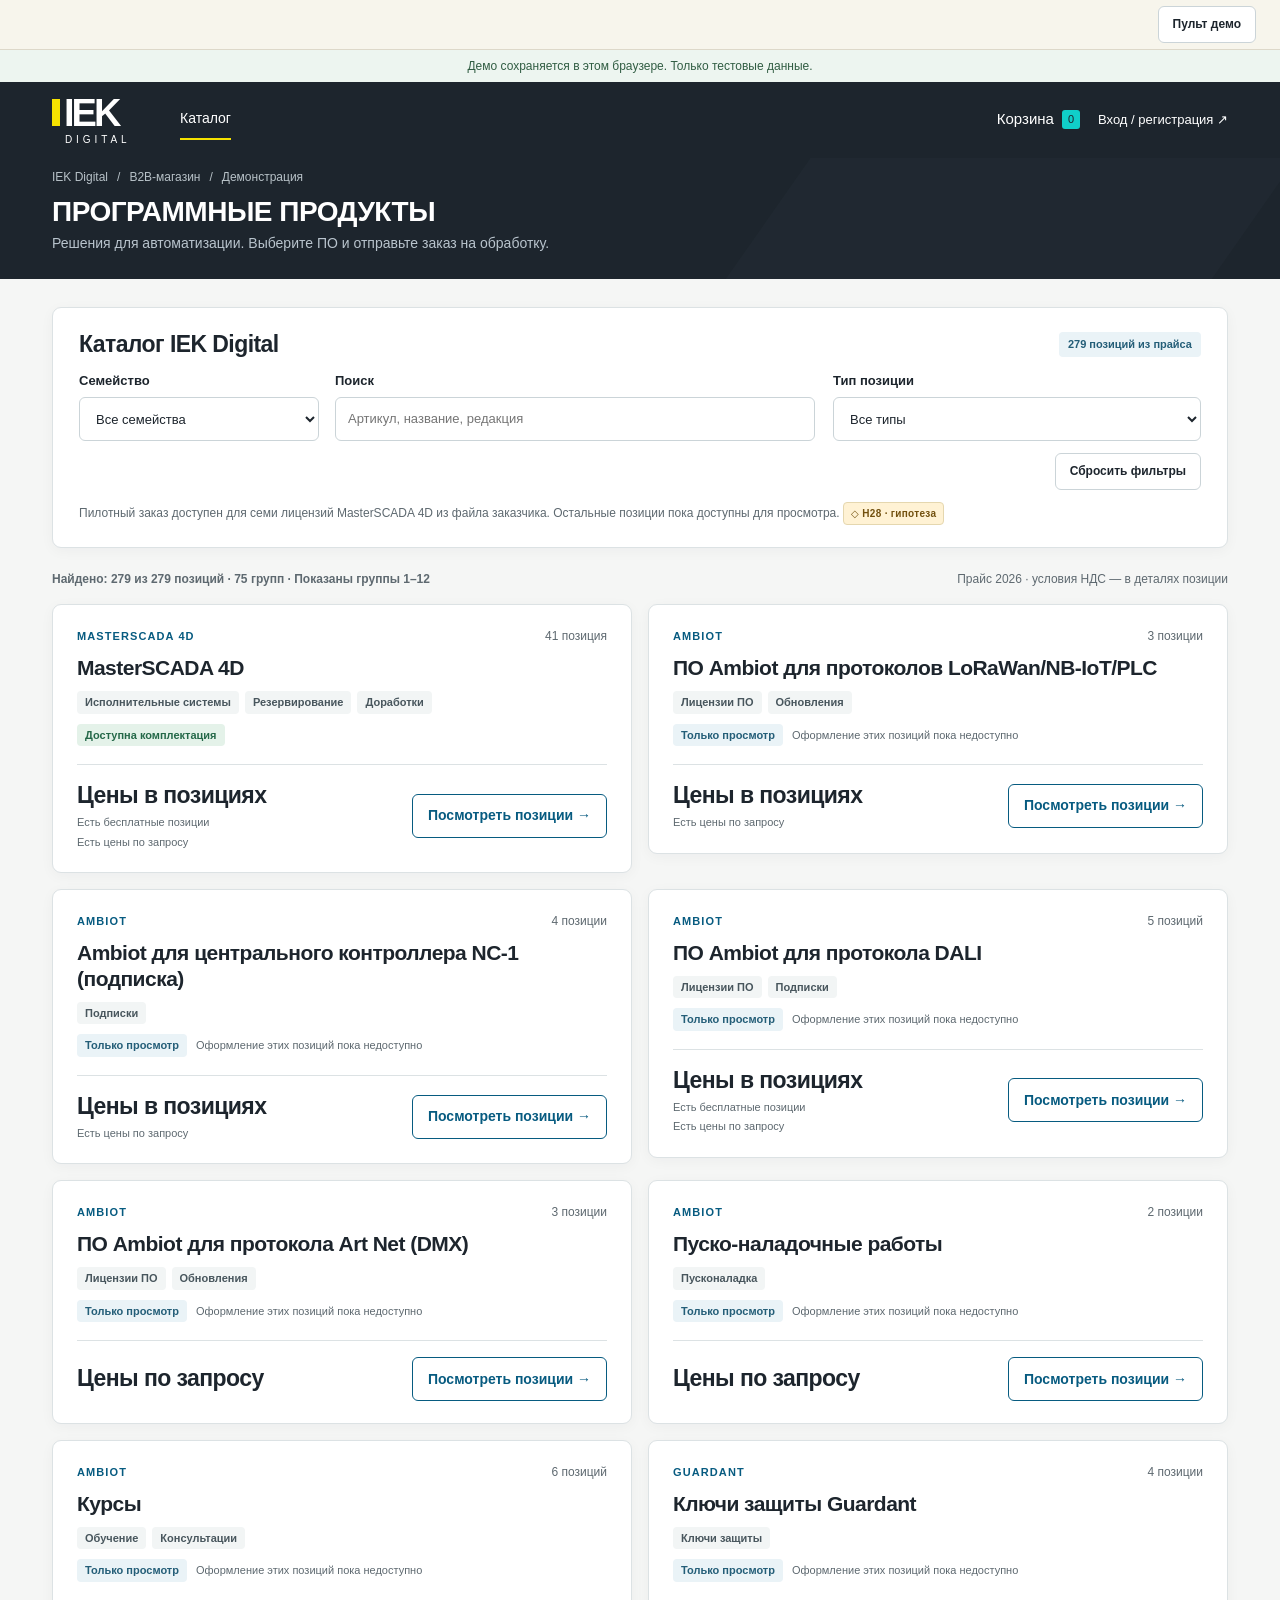
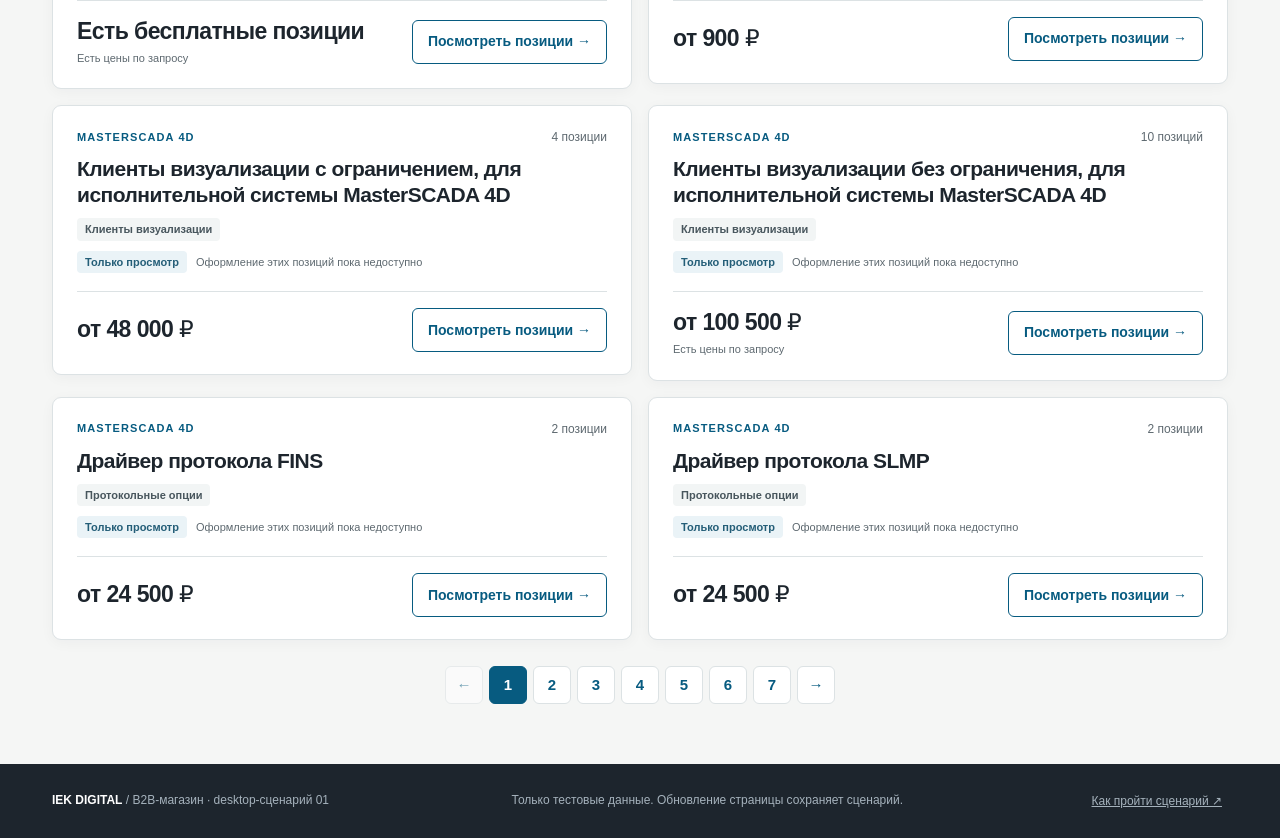
==== index.html @ c49b4533 "Publish standalone IEK B2B prototype" ====
<!doctype html>
<html lang="ru">
<head>
  <meta charset="UTF-8">
  <meta name="viewport" content="width=device-width, initial-scale=1">
  <meta name="description" content="Локальный прототип B2B-магазина IEK Digital. Только тестовые данные, без интеграций.">
  <title>IEK Digital — прототип B2B-магазина</title>
  <link rel="icon" href="data:,">
  <link rel="stylesheet" href="styles.css?v=order-flow-40">
  <link rel="stylesheet" href="visual-system.css?v=order-flow-38">
  <script type="module" src="app.mjs?v=order-flow-41"></script>
</head>
<body>
  <a class="skip" href="#main">К основному содержимому</a>
  <div id="app"></div>
  <dialog id="demo-panel" aria-labelledby="demo-title"></dialog>
  <dialog id="dialog" aria-labelledby="dialog-title"></dialog>
  <div id="toast" role="status" aria-live="polite"></div>
  <noscript>Для кликабельного прототипа необходим JavaScript. Данные никуда не отправляются.</noscript>
</body>
</html>
---- styles.css ----
:root{--ink:#20272e;--dark:#1d242b;--muted:#66717a;--line:#dce1e5;--paper:#fff;--bg:#f4f6f7;--cyan:#6bcaf1;--blue:#075b80;--yellow:#f3e84d;--green:#246848;--amber:#735518;font-family:Arial,Helvetica,sans-serif;color:var(--ink);font-synthesis:none}
*{box-sizing:border-box}body{margin:0;background:var(--bg);font-size:15px;line-height:1.5}button,input,select{font:inherit}button,a,input,select{touch-action:manipulation}button,a{ -webkit-tap-highlight-color:transparent}button{cursor:pointer}button:disabled{cursor:not-allowed;opacity:.55}a{color:var(--blue)}button{border:0}h1,h2,h3,p{margin:0}h1{font-size:36px;line-height:1.12;letter-spacing:-1px;font-weight:800}h2{font-size:24px;line-height:1.25;letter-spacing:-.5px}h3{font-size:18px;line-height:1.35}p+p{margin-top:12px}.muted{color:var(--muted)}.small{font-size:13px}.eyebrow{font-size:11px;letter-spacing:1.8px;font-weight:700;text-transform:uppercase}.wrap{max-width:1240px;margin:auto;padding:0 32px}.skip{position:fixed;top:-90px;left:16px;z-index:100;background:white;padding:12px}.skip:focus{top:12px}
.lab{background:#f1f0e8;border-bottom:1px solid #dad8c8;position:sticky;top:0;z-index:30}.lab-inner{display:flex;align-items:center;gap:16px;min-height:58px;padding:8px 24px;max-width:1500px;margin:auto}.lab-brand{font-size:12px;font-weight:800;letter-spacing:1px;white-space:nowrap}.lab-brand:before{content:'';display:inline-block;width:7px;height:7px;background:#c79924;border-radius:50%;margin-right:8px}.lab label{font-size:12px;display:flex;align-items:center;gap:10px;flex:1}.lab select{width:320px;background:#fff;border:1px solid #b9bebc;padding:7px 30px 7px 10px;border-radius:3px;font-size:13px}.lab button{background:none;color:#484c42;font-size:12px;border-bottom:1px solid #aaa;padding:5px 0}.lab .sep{height:25px;width:1px;background:#d0d0c4}
.site-header{background:var(--dark);color:white}.header-row{display:flex;align-items:center;height:92px;gap:42px}.brand{color:white;text-decoration:none;line-height:1;display:block;min-width:86px}.brand strong{font-size:38px;font-weight:900;letter-spacing:-3px}.brand strong:before{content:'';width:8px;height:27px;background:var(--yellow);display:inline-block;margin-right:4px}.brand span{display:block;font-size:10px;letter-spacing:3.9px;margin-top:3px;padding-left:13px}.site-nav{display:flex;gap:28px;align-items:center;flex:1}.site-nav a{color:#b9c3cb;text-decoration:none;font-size:14px;padding:9px 0;border-bottom:2px solid transparent}.site-nav a.active{border-color:var(--cyan);color:white}.header-actions{display:flex;align-items:center;gap:18px}.header-actions button{background:none;color:white;font-size:13px;padding:8px 0}.cart-link{color:white;text-decoration:none;display:flex;align-items:center;gap:8px;white-space:nowrap}.count{font-size:11px;padding:1px 6px;background:var(--cyan);color:var(--ink);border-radius:3px}.avatar{width:30px;height:30px;display:inline-grid;place-items:center;background:#34424d;color:var(--cyan);border-radius:50%;font-size:10px;margin-right:6px}
.hero{background:var(--dark);color:white;position:relative;overflow:hidden}.hero:after{content:'';position:absolute;width:38%;height:100%;right:2%;top:0;transform:skewX(-35deg);background:#273039;opacity:.65;pointer-events:none}.hero .wrap{position:relative;z-index:1;padding-top:22px;padding-bottom:32px}.breadcrumb{display:flex;gap:9px;align-items:center;color:#b7c1c7;font-size:12px;margin-bottom:22px}.breadcrumb a{color:#b7c1c7;text-decoration:none}.hero-title{display:flex;align-items:end;justify-content:space-between;gap:24px}.hero .eyebrow{color:var(--cyan);margin-bottom:12px}.hero p{color:#b9c4cd;font-size:14px;margin-top:12px;max-width:660px}.hero-number{font-size:70px;line-height:1;color:#60707e;letter-spacing:-4px;font-weight:800;opacity:.65}.journey{background:white;border-bottom:1px solid var(--line)}.steps{list-style:none;display:flex;margin:0;padding:18px 0;gap:24px}.steps li{display:flex;align-items:center;gap:9px;color:#626d76;font-size:12px}.steps i{font-style:normal;display:grid;place-items:center;border:1px solid #cfd7dd;width:24px;height:24px;border-radius:50%;font-size:11px}.steps .current{color:var(--ink);font-weight:700}.steps .current i{border-color:var(--blue);background:var(--blue);color:white}.steps .done i{background:#e4f3ec;color:var(--green);border-color:#e4f3ec}
main{padding-top:28px!important;padding-bottom:60px!important;min-height:500px}main:focus{outline:none}.access-banner{display:flex;align-items:center;gap:18px;border:1px solid #cbdfe9;background:#edf6fa;padding:17px 22px;margin-bottom:28px;border-left:3px solid var(--blue)}.access-banner .copy{flex:1}.access-banner strong{display:block;font-size:14px}.access-banner p{font-size:13px;color:#526673;margin-top:3px}.access-banner.success{background:#eef6f1;border-color:#d5e7da;border-left-color:var(--green)}.access-banner.pending{background:#fffbeb;border-color:#eadfb5;border-left-color:#b58c22}.status{font-size:11px;font-weight:700;display:inline-block;padding:4px 9px;background:#eaf3f7;color:#245e78;white-space:nowrap}.status.green{background:#e4f2e9;color:var(--green)}.status.yellow{background:#fff3cd;color:var(--amber)}.btn{display:inline-flex;align-items:center;justify-content:center;gap:12px;padding:12px 20px;background:var(--cyan);color:#123748;border:1px solid transparent;text-decoration:none;font-weight:700;font-size:14px;min-height:44px;border-radius:2px}.btn:hover:not(:disabled){background:#8bd7f6}.btn.secondary{background:white;border-color:#c8d3da;color:var(--ink)}.btn.secondary:hover{background:#f0f5f7}.btn.dark{background:var(--ink);color:white}.btn.small{padding:8px 14px;font-size:12px;min-height:36px}.btn.full{width:100%}.link-btn{background:none;color:var(--blue);padding:0;text-decoration:underline;font-size:13px}.hyp{display:inline-flex;align-items:center;gap:4px;font-size:10px;font-weight:700;letter-spacing:.3px;background:#fff2d4;color:#72500e;padding:3px 7px;border:1px solid #e5d7af;border-radius:3px;vertical-align:middle}.note{font-size:12px;color:var(--muted);margin-top:12px}.note .hyp{margin-right:4px}.section-head{display:flex;justify-content:space-between;align-items:center;gap:18px;margin-bottom:22px}.catalog-layout{display:grid;grid-template-columns:210px 1fr;gap:32px}.side-label{font-size:11px;color:#76828c;letter-spacing:1.2px;margin:3px 0 16px}.catalog-side a{display:block;color:var(--ink);text-decoration:none;border-left:2px solid var(--cyan);background:white;padding:14px 16px;font-size:14px;font-weight:700}.catalog-side p{padding:18px 16px;color:var(--muted);font-size:12px}.catalog-side .mini-box{margin-top:24px;border-top:1px solid var(--line);padding-top:20px}.search{position:relative;display:flex;align-items:center;gap:10px;background:white;border:1px solid #d6dde2;padding:0 14px;min-width:300px}.search input{border:none;padding:11px 0;width:100%;outline-offset:1px}.cards{display:grid;grid-template-columns:1fr 1fr;gap:20px}.product-card{background:white;border:1px solid var(--line);display:flex;flex-direction:column;transition:border-color .15s}.product-card:hover{border-color:#70afca}.card-body{padding:22px;display:flex;flex-direction:column;flex:1}.card-body .description{font-size:13px;color:var(--muted);margin:10px 0 20px;min-height:40px}.card-top{display:flex;align-items:center;justify-content:space-between;margin-bottom:10px}.sku{font-family:monospace;font-size:11px;color:#77838d}.facts{display:flex;gap:8px;flex-wrap:wrap;margin-bottom:20px}.facts span{font-size:11px;background:#f1f4f6;padding:5px 8px;color:#4e5d67}.price{font-size:27px;letter-spacing:-.8px;font-weight:700;line-height:1.2}.price-caption{font-size:11px;color:var(--muted);margin:5px 0 16px}.price-hidden{font-size:17px;font-weight:600;margin-top:4px}.card-body .btn{margin-top:auto}.product-art{height:178px;background:#e9eff2;position:relative;overflow:hidden;padding:24px;display:flex;align-items:center;justify-content:center}.product-art:before{content:'';position:absolute;inset:-40px;background:repeating-linear-gradient(125deg,transparent,transparent 45px,#dae4e9 46px,#dae4e9 47px);opacity:.7}.monitor{width:205px;height:121px;background:#26333c;border:5px solid #34454f;border-radius:5px;transform:perspective(600px) rotateY(-12deg);box-shadow:14px 12px 0 #c4d6df;position:relative;padding:13px}.monitor:after{content:'';position:absolute;width:50px;height:18px;background:#34454f;bottom:-19px;left:70px;clip-path:polygon(20% 0,80% 0,100% 100%,0 100%)}.monitor-title{color:#c6e8f7;font-size:7px;letter-spacing:1.1px;margin-bottom:12px}.monitor-screen{display:flex;align-items:end;gap:7px;height:48px;border-bottom:1px solid #668392}.monitor-screen i{display:block;flex:1;background:#65c5e8;height:70%}.monitor-screen i:nth-child(2){height:45%;background:#e0d951}.monitor-screen i:nth-child(3){height:90%}.monitor-screen i:nth-child(4){height:58%}.monitor-screen i:nth-child(5){height:80%;background:#e0d951}.art-tag{position:absolute;left:15px;bottom:12px;font-size:9px;color:#59717e;letter-spacing:1.4px}.product-art.large{height:310px}.large .monitor{transform:scale(1.5) perspective(600px) rotateY(-12deg)}
.two-col{display:grid;grid-template-columns:minmax(0,1fr) 350px;gap:28px;align-items:start}.product-layout{display:grid;grid-template-columns:1fr 1fr;gap:32px}.panel{background:white;border:1px solid var(--line);padding:28px}.panel+.panel{margin-top:20px}.panel h2,.panel h3{margin-bottom:18px}.panel p{color:var(--muted);font-size:14px}.rule{height:1px;background:var(--line);margin:22px 0}.specs{margin:24px 0 0}.specs div{display:flex;justify-content:space-between;gap:20px;padding:11px 0;border-bottom:1px solid var(--line);font-size:13px}.specs dt{color:var(--muted)}.specs dd{margin:0;text-align:right}.field{display:block;margin-bottom:18px;font-size:13px;font-weight:600}.field input,.field select,.field textarea{display:block;width:100%;border:1px solid #cbd3d9;border-radius:2px;background:white;padding:11px 12px;margin-top:7px;font-weight:400;color:var(--ink);min-height:44px}.field input:disabled{background:#f1f4f6}.field small{display:block;margin-top:5px;font-weight:400;color:var(--muted)}.field-row{display:grid;grid-template-columns:1fr 1fr;gap:18px}.quantity{display:flex;align-items:center;border:1px solid #cbd3d9;width:max-content;background:white}.quantity button{width:36px;height:38px;background:#f4f7f8;color:var(--ink);font-size:20px}.quantity input{width:48px;text-align:center;padding:8px 0;border:0;-moz-appearance:textfield}.quantity input::-webkit-inner-spin-button{display:none}.qty-price{display:flex;align-items:end;justify-content:space-between;gap:12px;margin:22px 0}.qty-price .price-caption{margin-bottom:0}.qty-label{font-size:12px;color:var(--muted);display:block;margin-bottom:7px}.choice{border:1px solid #76abc0;background:#f1f8fb;padding:15px;display:flex;gap:12px;align-items:start;font-size:13px}.choice input{accent-color:var(--blue);margin-top:3px}.choice small{display:block;color:var(--muted);margin-top:3px}.summary{position:sticky;top:85px}.summary-row{display:flex;justify-content:space-between;gap:16px;margin:13px 0;font-size:14px}.summary-total{display:flex;justify-content:space-between;align-items:center;border-top:1px solid var(--line);padding-top:20px;margin:20px 0}.summary-total strong{font-size:26px}.company-name{font-size:17px;font-weight:700;margin:0 0 5px}.company-data{font-size:13px;color:var(--muted)}.item{display:flex;gap:18px;align-items:center;border-bottom:1px solid var(--line);padding:22px 0}.item:first-child{padding-top:0}.item:last-child{border-bottom:0}.item-info{flex:1;min-width:0}.item-info h3{font-size:16px}.item-info p{font-size:12px;color:var(--muted);margin:4px 0 10px}.item-symbol{background:#eaf1f5;width:52px;height:58px;display:grid;place-items:center;font-weight:800;color:#527688;font-size:13px}.item-price{font-size:18px;white-space:nowrap;text-align:right}.item-price small{display:block;font-size:11px;color:var(--muted);margin-top:4px}.item .remove{display:block;background:none;text-decoration:underline;font-size:11px;color:#7c5750;padding:7px 0;margin-left:auto}.empty{text-align:center;padding:32px 25px;background:white;border:1px solid var(--line)}.empty h2{margin:0 0 10px}.empty p{max-width:480px;margin:0 auto 25px;color:var(--muted)}.check{display:flex;align-items:start;gap:10px;font-size:13px;margin:20px 0}.check input{accent-color:var(--blue);width:17px;height:17px;margin:2px 0 0;flex-shrink:0}.check span{flex:1}.form-error{background:#fff1ee;border-left:3px solid #a04432;padding:12px;font-size:13px;color:#8c3529;margin-bottom:16px}.form-error:empty{display:none}.success-mark{display:grid;place-items:center;width:64px;height:64px;background:#e6f4ed;color:#246848;border-radius:50%;font-size:34px;margin-bottom:24px}.success-panel{max-width:780px;margin:10px auto;padding:38px}.success-panel h2{font-size:30px}.success-panel .order-number{font-size:15px;margin:12px 0 24px;color:var(--blue);font-family:monospace}.actions{display:flex;gap:12px;flex-wrap:wrap;margin-top:25px}.timeline{padding:0;list-style:none;margin:24px 0}.timeline li{display:flex;align-items:start;gap:12px;padding:0 0 21px;color:var(--muted);font-size:13px}.timeline i{font-style:normal;width:25px;height:25px;border:1px solid #d7e1e6;display:grid;place-items:center;border-radius:50%;flex-shrink:0;font-size:11px}.timeline .complete i{background:#e7f5ed;color:var(--green);border-color:#e7f5ed}.timeline strong{display:block;color:var(--ink);font-size:14px;margin-bottom:3px}.lab-card{border:1px dashed #b9b39b;background:#f7f5ec;padding:18px;margin-top:22px}.lab-card .eyebrow{font-size:10px;margin-bottom:10px;color:#76664c}.lab-card p{font-size:12px;margin-bottom:12px}.document{display:flex;align-items:center;gap:12px;border:1px solid var(--line);padding:14px;margin-top:10px}.document-icon{background:#eaf3f7;color:var(--blue);padding:9px;font-size:10px;font-weight:800}.document div:nth-child(2){flex:1}.document strong{font-size:13px;display:block}.document small{display:block;color:var(--muted);font-size:11px}.order-row{display:flex;gap:25px;align-items:center;border-top:1px solid var(--line);padding:20px 0}.order-row .grow{flex:1}.order-row strong{display:block}.order-row p{font-size:12px}.info-grid{display:grid;grid-template-columns:1fr 1fr;gap:20px}.info-grid .metric{font-size:13px;padding:18px;background:#f5f8fa}.metric strong{display:block;margin-top:6px}.help-line{border-top:1px solid var(--line);padding-top:20px;margin-top:26px;display:flex;justify-content:space-between;font-size:12px;color:var(--muted)}footer{background:var(--dark);color:#a5b2bc;padding:27px 0;font-size:12px}footer .wrap{display:flex;justify-content:space-between;gap:24px}footer strong{color:white}footer button{background:none;color:#a5b2bc;font-size:12px;text-decoration:underline}
dialog{width:min(640px,calc(100% - 32px));padding:0;border:0;border-radius:3px;box-shadow:0 20px 80px #0004;max-height:85vh;color:var(--ink)}dialog::backdrop{background:#111c29aa;backdrop-filter:blur(3px)}.dialog-inner{padding:32px}.dialog-head{display:flex;justify-content:space-between;align-items:start;gap:20px;margin-bottom:22px}.close{background:#edf2f5;width:32px;height:32px;font-size:22px;color:#4d5d69;flex-shrink:0}.dialog-inner p{font-size:14px;color:var(--muted);margin:12px 0}.hyp-item{padding:18px 0;border-bottom:1px solid var(--line)}.hyp-item h3{font-size:15px}.hyp-item h3 span{margin-right:8px}.hyp-item p{font-size:13px;margin-bottom:0}.source-links a{font-size:13px;display:block;margin:8px 0}#toast{position:fixed;bottom:24px;left:50%;transform:translateX(-50%);z-index:60;background:#243a45;color:white;border-left:4px solid var(--cyan);padding:14px 22px;box-shadow:0 6px 24px #0002;max-width:600px;font-size:14px}#toast:empty{display:none}.filtered-empty{padding:40px;border:1px dashed var(--line);grid-column:1/-1}.desktop-note{display:none}
#dialog:has(#identity-contact-form,#identity-code-form){width:min(480px,calc(100% - 32px))}
.dialog-inner:has(#identity-contact-form,#identity-code-form) .field{display:grid;gap:8px;margin:20px 0 16px}
.dialog-inner:has(#identity-contact-form,#identity-code-form) .field input{width:100%;min-height:48px;padding:10px 14px;border:1px solid var(--line);border-radius:5px}
.identity-back{background:none;color:var(--blue);padding:12px 0;text-decoration:underline}
.dialog-inner .identity-error{color:#a52a24;margin-top:12px}
@media(min-width:1400px){.wrap{max-width:1320px}.cards{gap:24px}.product-art{height:210px}}
@media(max-width:1000px){.lab-inner{flex-wrap:wrap;gap:10px}.lab label{flex:initial}.lab select{width:260px}.header-row{gap:24px}.site-nav{gap:16px}.header-actions{gap:10px}.catalog-layout{grid-template-columns:160px 1fr;gap:20px}.two-col{grid-template-columns:1fr 310px}.search{min-width:220px}.wrap{padding-left:22px;padding-right:22px}.panel{padding:22px}.desktop-note{display:block;background:#fff4d8;padding:8px 22px;font-size:12px;color:var(--amber)}}
@media(max-width:760px){.header-row{flex-wrap:wrap;height:auto;padding-top:20px;padding-bottom:16px}.site-nav{order:3;flex-basis:100%;justify-content:space-between}.header-actions{margin-left:auto}.lab label{flex-basis:100%}.lab select{flex:1;width:auto}.lab .sep{display:none}.hero-number{display:none}h1{font-size:28px}.steps{gap:14px;overflow:auto}.steps li{white-space:nowrap}.catalog-layout,.two-col,.product-layout{grid-template-columns:1fr}.catalog-side{display:none}.cards{grid-template-columns:1fr}.section-head{align-items:start;flex-direction:column}.search{width:100%}.summary{position:static}.access-banner{flex-wrap:wrap}.field-row{grid-template-columns:1fr;gap:0}.item{flex-wrap:wrap}.hero-title{align-items:start}.order-row{flex-wrap:wrap}.info-grid{grid-template-columns:1fr}.lab-inner{padding:8px 15px}.success-panel{padding:24px}footer .wrap{flex-direction:column;gap:8px}}
.lab-inner{flex-wrap:wrap}.lab label{flex:initial}.lab select{max-width:250px}.lab .lab-brand{margin-right:auto}
.panel+.two-col,.panel+.access-banner{margin-top:20px}
.compact-hero .wrap{padding-top:10px;padding-bottom:18px}.compact-hero .breadcrumb{margin-bottom:10px}.compact-hero .eyebrow{display:none}.compact-hero h1{font-size:28px;letter-spacing:-.5px}.compact-hero p{margin-top:6px}.header-row{height:76px}.steps{padding:12px 0}
.catalog-fields{display:grid;grid-template-columns:1fr 1fr 1.3fr;gap:16px}.catalog-filters{padding:16px 20px;margin-bottom:18px}.catalog-fields .field{margin-bottom:0;min-width:0}.catalog-filters .note{margin-top:10px}.view-catalog .access-banner{margin-bottom:16px;padding:12px 16px}.view-catalog .card-body{padding:18px}.view-catalog .description{margin:8px 0 12px;min-height:0}.view-catalog .facts{margin-bottom:12px}.view-catalog .rule{margin:12px 0}.view-catalog .card-body .note{margin:0 0 12px}
.checkout-parties{display:grid;grid-template-columns:1fr 1fr;gap:16px;margin-bottom:16px}.view-checkout .checkout-parties>.panel+.panel{margin-top:0}.view-checkout .panel{padding:18px}.view-checkout h2{font-size:20px}.view-checkout h3{font-size:16px}.view-checkout .panel h2,.view-checkout .panel h3{margin-bottom:12px}.checkout-parties .info-grid{gap:12px;margin:8px 0}.checkout-parties .metric{padding:0;background:none}.checkout-parties .metric strong{margin-top:0}.checkout-parties p,.checkout-parties .company-name{font-size:13px;overflow-wrap:anywhere}.view-checkout .panel+.panel{margin-top:16px}.view-checkout .field{margin-bottom:12px}.view-checkout .field-row{gap:12px}.view-checkout .rule{margin:14px 0}.view-checkout .item{padding:12px 0;gap:12px}.view-checkout .item h3{margin-bottom:4px}.view-checkout .item-symbol{display:none}.view-checkout .section-head{margin-bottom:12px}.view-checkout .section-head h2{margin-bottom:0}.view-checkout .check{margin:12px 0}.view-checkout .summary,.view-cart .summary{top:20px}.summary .small{margin-top:12px}
@media(max-width:1100px){.catalog-fields{grid-template-columns:1fr 1fr}.catalog-fields>.field:last-child{grid-column:1/-1}.view-checkout .summary{position:static}}
@media(max-width:760px){.checkout-parties,.catalog-fields{grid-template-columns:1fr}.catalog-fields>.field:last-child{grid-column:auto}.header-row{height:auto}.view-checkout .field-row{grid-template-columns:1fr}.account-side{position:static}}
.panel+.empty,.software-orders{margin-top:20px}.software-order .section-head{align-items:start;flex-wrap:wrap}.software-order .section-head h3{margin-bottom:0}.software-lines{list-style:none;margin:0;padding:0}.software-lines li{display:flex;justify-content:space-between;align-items:start;gap:20px;padding:16px 0;border-top:1px solid var(--line)}.software-lines li>span{white-space:nowrap}.software-lines p{font-size:12px;margin:5px 0}.agreement-block{display:flex;align-items:center;justify-content:space-between;gap:20px;flex-wrap:wrap;border-top:1px solid var(--line);padding-top:20px;margin-top:12px}.agreement-block>div{flex:1;min-width:220px}.agreement-block h3{font-size:16px;margin-bottom:8px}.agreement-block p{font-size:13px}
.storage-status{padding:7px 24px;background:#edf5f0;color:#315d43;text-align:center;font-size:12px}.storage-warning{background:#fff1dc;color:#804b13}
.header-actions .resume-link{color:var(--cyan);font-size:13px;text-underline-offset:3px}
.header-actions .header-logout{color:#dce6eb;border:1px solid #64727c;border-radius:4px;padding:7px 11px;white-space:nowrap}.header-actions .header-logout:hover{border-color:#b9c3cb;background:#2b3943;color:white}
.preparation-layout.ready{grid-template-columns:1fr}.preparation-layout.ready .preparation-selection{grid-row:1;position:static}.preparation-layout.ready .btn.full{max-width:360px}
.account-layout{display:grid;grid-template-columns:210px minmax(0,1fr);gap:28px;align-items:start}.account-side{position:sticky;top:20px}.account-side nav{display:grid;background:white;border:1px solid var(--line)}.account-side a{padding:11px 14px;text-decoration:none;color:var(--ink);border-left:3px solid transparent;border-bottom:1px solid var(--line);font-size:14px}.account-side a[aria-current]{background:#eaf6fb;border-left-color:var(--blue);font-weight:700}.account-content{min-width:0}.account-content .two-col{grid-template-columns:minmax(0,1fr) 280px;gap:20px}.account-content .order-row{flex-wrap:wrap;gap:16px}.account-content .item{flex-wrap:wrap}.account-content .document{flex-wrap:wrap}
.account-content .catalog-layout{grid-template-columns:minmax(0,1fr);gap:20px}.account-content .catalog-side p{padding:6px 0}.account-content .catalog-side .side-label{margin-bottom:8px}.account-content .section-head{flex-wrap:wrap}.account-content .product-layout{grid-template-columns:repeat(2,minmax(0,1fr));gap:20px}.account-content .qty-price{flex-wrap:wrap}
@media(max-width:1100px){.account-content .two-col,.account-content .product-layout{grid-template-columns:1fr}.account-layout{grid-template-columns:185px minmax(0,1fr);gap:20px}}
@media(max-width:760px){.account-layout{grid-template-columns:1fr}.account-side{position:static}.account-side nav{grid-template-columns:1fr 1fr}}
.employee-card{padding:20px;border:1px solid var(--line);margin:16px 0}.employee-card .section-head{flex-wrap:wrap;gap:12px}.employee-card h3{margin:0}.employee-card p{overflow-wrap:anywhere}.btn.danger{color:#a52a24;border-color:#d4a19e}.btn.danger:hover{background:#fff0ef}
.preparation-steps{list-style:none;padding:0;display:grid;grid-template-columns:repeat(4,1fr);gap:20px}.preparation-steps li{border-left:3px solid var(--cyan);padding:10px 14px}.preparation-steps strong,.preparation-steps span{display:block;font-size:13px}.preparation-steps span{color:var(--muted);margin-top:8px}.preparation-layout{display:grid;grid-template-columns:minmax(0,1fr) 360px;gap:28px;margin-top:24px;align-items:start}.preparation-layout details>summary{cursor:pointer;font-weight:700}.preparation-layout details>form{border:0;padding:24px 0 0}.preparation-selection{position:sticky;top:100px}.preparation-layout details+.panel{margin-top:20px}@media(max-width:900px){.preparation-layout{grid-template-columns:1fr}.preparation-steps{grid-template-columns:1fr 1fr}.preparation-selection{position:static}}
.staff-history{max-height:520px;overflow:auto}.staff-history ol{list-style:none;margin:0;padding:0}.staff-history li{border-top:1px solid var(--line);padding:20px 4px;overflow-wrap:anywhere}.staff-history .section-head{gap:12px;flex-wrap:wrap;margin-bottom:10px}.staff-history time{font-size:13px;color:var(--muted);white-space:nowrap}.staff-history p{margin:6px 0}
.demo-launcher{display:flex;justify-content:flex-end;padding:6px 24px;background:#f7f5ec;border-bottom:1px solid #ddd8c9}
#demo-panel{position:fixed;inset:0 0 0 auto;margin:0;width:min(520px,100%);height:100dvh;max-height:none;border-radius:0;background:#f6f8fa;overflow:hidden}
#demo-panel[open]{display:flex;flex-direction:column}body:has(#demo-panel[open]){overflow:hidden}
.demo-head{display:flex;align-items:center;justify-content:space-between;padding:24px;gap:16px;background:var(--dark);color:white}.demo-head h2{font-size:24px;margin-top:6px}.demo-head .eyebrow{font-size:10px;color:#b5c2ca}
.demo-nav{display:grid;grid-template-columns:1fr 1fr;gap:6px;padding:12px;background:white;border-bottom:1px solid var(--line)}.demo-nav .btn{padding:10px 6px;font-size:12px}.demo-nav [aria-pressed=true]{background:#e4f4fc;border-color:var(--blue);color:var(--blue)}
.demo-body{padding:24px;overflow:auto;flex:1;min-height:0}.demo-body [hidden]{display:none!important}.demo-body p{font-size:13px;color:var(--muted);margin:10px 0}.demo-body h3{font-size:16px;margin-bottom:12px}.demo-body .actions{margin-top:14px;gap:8px}.demo-body .note{margin-top:0}.demo-body .lab-card,.demo-card{background:white;border:1px solid var(--line);padding:18px;margin:0 0 16px}.demo-body .lab-card h3{line-height:1.4}.demo-body .lab-card .actions{display:grid}.demo-body details.demo-card summary{cursor:pointer;font-size:14px;font-weight:700}.demo-body #demo-data-tools>button{margin:0 0 16px;width:100%}.demo-facts{margin:22px 0}.demo-facts dt{font-size:12px;color:var(--muted);margin-top:18px}.demo-facts dd{margin:5px 0 0;font-size:14px;font-weight:600}.demo-saved{border-top:1px solid var(--line);padding-top:16px;margin-top:16px;overflow-wrap:anywhere}.demo-saved strong{font-size:14px}.demo-reset{margin-top:28px;padding-top:20px;border-top:1px solid #d4a19e}.demo-reset h3{color:#a52a24}
.journey .steps{display:grid;grid-template-columns:repeat(4,minmax(0,1fr));gap:12px;padding:14px 0}.journey .steps li{min-width:0}.step-link{display:flex;align-items:center;gap:10px;width:100%;padding:8px;color:inherit;text-decoration:none;border-radius:3px}.step-link:hover{background:#f0f6f9}.step-link small{display:block;margin-top:5px;font-size:11px;font-weight:400;color:var(--muted);line-height:1.4}.step-link i{flex-shrink:0}.step-link.unavailable{cursor:default;opacity:.7}.journey-next{display:flex;align-items:center;justify-content:space-between;gap:20px;border-top:1px solid var(--line);padding:12px 0}.journey-next p{font-size:13px;color:var(--muted);max-width:850px;margin:0}.journey-next .btn{flex-shrink:0}.preparation-company>form{border:0;padding:22px 0 0}.preparation-company>p{margin-bottom:12px}.preparation-company>form>h2{display:none}
@media(max-width:900px){.journey .steps{grid-template-columns:repeat(2,minmax(0,1fr))}.journey-next{align-items:flex-start;flex-direction:column;gap:10px}.step-link{padding:4px}}

/* Единая иерархия: подпись, значение, затем пояснение. Не влияет на права или состояние. */
.data-fields{display:grid;grid-template-columns:repeat(2,minmax(0,1fr));gap:16px 28px;margin:18px 0}
.data-fields>div{min-width:0}.data-fields .wide{grid-column:1/-1}
.data-fields dt,.data-caption{display:block;color:var(--muted);font-size:12px;font-weight:400;line-height:1.4;margin-bottom:5px}
.data-fields dd{margin:0;color:var(--ink);font-size:15px;font-weight:600;line-height:1.5;overflow-wrap:anywhere}
.verification-intro>.data-fields{padding:20px;background:#f5f8fa;border:1px solid var(--line);gap:22px 32px}
.verification-intro>.data-fields dd{font-size:17px}
.context-strip{display:flex;flex-wrap:wrap;align-items:baseline;gap:6px 16px;border-left:3px solid var(--blue);background:#edf6fa;padding:14px 18px;margin-top:20px}
.context-strip>.data-caption{flex-basis:100%;margin:0}.context-strip>strong{font-size:15px;overflow-wrap:anywhere}.context-strip .note{margin:0}
.panel .note{font-size:12px;line-height:1.55}.panel .section-head>h2,.panel .section-head>h3{margin-bottom:0}
.explanation{margin-top:20px;border-top:1px solid var(--line);padding-top:14px}.explanation summary{font-size:13px;color:var(--blue);cursor:pointer;font-weight:600}.explanation p{margin-top:12px;font-size:13px;max-width:75ch}
.decision-note{border-left:3px solid #b77922;background:#fff8e9;padding:14px 18px;margin:16px 0;overflow-wrap:anywhere}.decision-note strong{font-size:15px;font-weight:600}
.panel>h3:not(:first-child){margin-top:20px}.panel>.btn{margin-top:16px}.panel+.btn{margin-top:20px}
.company-name{font-size:20px;line-height:1.4;overflow-wrap:anywhere}.employee-card .section-head{margin-bottom:12px}.employee-card .data-fields{margin:0}.employee-card .actions{padding-top:16px;border-top:1px solid var(--line);margin-top:16px}
.account-content .order-record{display:grid;grid-template-columns:minmax(0,1fr) auto;gap:12px 24px;align-items:start}.order-record .grow{grid-row:span 3}.order-record .grow>strong{font-size:17px}.order-record .data-fields{margin:12px 0 0;gap:10px 20px}.order-record .data-fields dd{font-size:13px}.order-record>.status,.order-record>.btn{justify-self:end}.order-amount{text-align:right}.order-amount strong{font-size:20px;font-variant-numeric:tabular-nums}
.document .data-fields{margin:8px 0 0;gap:8px 20px}.document .data-fields dd{font-size:13px}.document strong{font-size:15px}.document>div:nth-child(2){min-width:0}.document{gap:16px}
.software-order .section-head>div{flex:1;min-width:0}.software-order .section-head .data-fields{margin-bottom:0}.software-order .data-fields dd{font-size:13px}.software-lines li>div{flex:1;min-width:0}.software-lines .data-fields{gap:10px 20px;margin:12px 0}.software-lines li>span{font-weight:600;background:#f1f5f7;padding:6px 10px}
.item-info .data-fields{gap:8px 16px;margin:10px 0}.item-info .data-fields dt{font-size:11px;margin-bottom:3px}.item-info .data-fields dd{font-size:12px;font-weight:500}.item-price{font-variant-numeric:tabular-nums}.item-info h3{margin-bottom:0}
.checkout-parties .data-fields{gap:12px;margin:12px 0}.checkout-parties .data-fields dd{font-size:13px}.checkout-parties .company-name{font-size:15px}
.two-col>.panel+.panel{margin-top:0}.summary .btn{padding-left:10px;padding-right:10px;font-size:13px}
.account-content .item{display:grid;grid-template-columns:minmax(0,1fr) auto;align-items:start;gap:14px}.account-content .item-symbol{display:none}.account-content .item-info{grid-column:1/-1}.account-content .item-info .data-fields dt{font-size:12px}.account-content .item-info .data-fields dd{font-size:13px}.account-content .item-price{justify-self:end}
@media(max-width:760px){.data-fields{grid-template-columns:1fr}.data-fields .wide{grid-column:auto}.verification-intro>.data-fields{padding:16px}.account-content .order-record{grid-template-columns:1fr}.order-record .grow{grid-row:auto}.order-record>.status,.order-record>.btn{justify-self:start}.order-amount{text-align:left}.document .data-fields{grid-template-columns:1fr 1fr}}
/* Проверки: компактный статус на странице, подробности в существующем диалоге. */
.account-nav-item{display:flex;align-items:center;border-bottom:1px solid var(--line);min-width:0}
.account-nav-item.group-start{margin-top:12px}
.account-side .account-nav-item>a{flex:1;min-width:0;border-bottom:0}
.account-nav-item:has(a[aria-current]){background:#eaf6fb}
.verification-button{display:inline-flex;align-items:center;gap:9px;padding:6px 10px;background:#f5f8fa;border:1px solid var(--line);border-radius:6px;color:var(--ink);font-size:13px;text-align:left}
.verification-button:hover{background:#eaf6fb;border-color:var(--blue)}
.verification-icon{display:inline-flex;align-items:center;justify-content:center;width:26px;height:26px;flex-shrink:0;border-radius:50%;font-size:18px;font-weight:700}
.verification-icon.neutral,.status.neutral{background:#edf0f2;color:#586674}
.verification-icon.success,.status.success{background:#e3f3ec;color:#206b4b}
.verification-icon.waiting,.status.waiting{background:#e7f3fa;color:#086184}
.verification-icon.attention,.status.attention{background:#fff0da;color:#89500c}
.verification-button.icon-only{padding:6px;margin-right:7px;border:0;background:transparent}
.verification-button.icon-only:hover{background:#dceef7}
.entity-head{align-items:flex-start;flex-wrap:wrap;gap:14px;margin-bottom:20px}
.entity-head>h2{flex:1;min-width:180px}
.entity-verification{margin-left:auto;text-align:right;max-width:100%}
.entity-verification .data-caption{margin-bottom:6px}
.entity-verification .verification-button{font-size:12px}
.panel .verification-attention{margin:0 0 18px;padding:10px 14px;border-left:3px solid #b77922;background:#fff8e9;color:#704715;font-size:13px}
.team-tabs{display:flex;gap:4px;border-bottom:1px solid var(--line);margin-bottom:20px;overflow-x:auto;padding:4px}
.team-tabs button{background:transparent;padding:12px 16px;border-bottom:3px solid transparent;color:var(--muted);font-size:14px;white-space:nowrap}
.team-tabs button[aria-selected="true"]{color:var(--blue);border-bottom-color:var(--blue);background:#eaf6fb;font-weight:700}
.team-tabs button:hover:not(:disabled){background:#eaf6fb}
.purchase-tabs a{display:inline-block;padding:12px 3px;border-bottom:3px solid transparent;color:var(--muted);text-decoration:none;white-space:nowrap}
.purchase-tabs a[aria-current]{border-bottom-color:var(--yellow);color:var(--ink);font-weight:700}
.purchase-tabs a:not([aria-current]):hover{color:var(--ink)}
.purchase-tab-count{display:inline-block;min-width:20px;margin-left:7px;padding:2px 6px;border-radius:999px;background:#edf1f3;color:var(--ink);font-size:12px;line-height:1.2;text-align:center}
.purchase-tabs a[aria-current] .purchase-tab-count{background:#fff2a6}
.purchase-detail-nav{display:flex;align-items:center;gap:12px;margin:-4px 0 18px;color:var(--muted);font-size:13px}
.team-tab-panel[hidden]{display:none}
.team-access-note{margin:0 0 16px}
.verification-details .data-fields{padding:16px;background:#f5f8fa}
.verification-details>.btn{margin-top:12px}
.verification-details .section-head{margin-bottom:16px}
/* Один уровень карточек в пути заказа; технические подробности раскрываются отдельно. */
.account-content .compact-item{grid-template-columns:minmax(0,1fr) auto;gap:8px 20px;padding:18px 0}
.account-content .compact-item .item-info{grid-column:1;grid-row:1 / span 2}
.compact-item>.quantity,.compact-item>.item-quantity{grid-column:2;justify-self:end}
.compact-item>.item-price{grid-column:2;font-size:17px}
.compact-item .item-variant{font-size:13px;color:var(--muted);margin:6px 0 8px;line-height:1.5}
.receiving-tag{display:inline-block;color:var(--blue);background:#edf6fa;font-size:12px;padding:3px 8px;border-radius:4px}
.item-specs{margin-top:10px;font-size:12px}.item-specs summary{cursor:pointer;color:var(--muted)}
.item-specs .data-fields{margin-bottom:0}.item-quantity{font-size:13px;color:var(--muted)}
.receiving-items{list-style:none;padding:0;margin:12px 0 18px;border-bottom:1px solid var(--line)}
.receiving-items li{display:flex;justify-content:space-between;gap:16px;padding:9px 0;font-size:13px}
.receiving-items small{display:block;color:var(--muted);margin-top:3px}.receiving-items strong{white-space:nowrap}
.receiving-group{border-top:1px solid var(--line);padding-top:20px;margin-top:20px}
.receiving-group>.btn{margin:12px 0}.receiving-group .field-row{grid-template-columns:1fr}
.party-summary{display:grid;gap:16px}.party-summary strong,.party-summary .note{display:block;overflow-wrap:anywhere}.party-summary .note{margin:4px 0 0}
.order-parties .explanation{margin-top:14px}.order-parties .explanation>h3{margin-top:22px}
.checkout-content>.panel,.checkout-content>details.panel{margin:0 0 16px}
.project-panel>summary,.order-process>summary{cursor:pointer;font-weight:700;line-height:1.6}
.project-panel>summary .status{margin-left:8px}.project-panel .field-row{margin-top:20px;grid-template-columns:1fr}
.checkout-gate{padding:12px;background:#edf6fa;border-left:3px solid var(--blue);margin:16px 0;font-size:13px}
.summary-total strong{font-variant-numeric:tabular-nums;white-space:nowrap}.summary>.btn{margin-top:16px}
.field-error{display:block;font-size:12px;font-weight:400;color:#993b2e;margin-top:6px}
.field input[aria-invalid="true"]{border-color:#a04432;background:#fff8f6}.check{flex-wrap:wrap}.check>.field-error{flex-basis:100%}
.history-context .wrap{display:flex;align-items:center;justify-content:space-between;gap:20px;padding-top:14px;padding-bottom:14px;font-size:13px;color:var(--muted)}
.history-context a{flex-shrink:0}
.order-total{text-align:right}.order-total strong{font-size:28px;font-variant-numeric:tabular-nums;white-space:nowrap}
.order-payment{display:flex;align-items:center;gap:12px;font-size:13px}
.order-overview .order-next{margin-top:16px;font-size:16px;color:var(--ink)}
.order-overview .actions{margin-top:18px}.view-order .order-parties .party-summary{grid-template-columns:1fr 1fr}
.orders-scroll{overflow-x:auto}.orders-table{width:100%;border-collapse:collapse;text-align:left;font-size:13px;min-width:640px}
.orders-table th,.orders-table td{padding:16px 12px;border-bottom:1px solid var(--line);vertical-align:top}
.orders-table th:first-child,.orders-table td:first-child{padding-left:0}.orders-table th:last-child,.orders-table td:last-child{padding-right:0}
.orders-table thead th{font-size:12px;color:var(--muted);font-weight:400}.orders-table tbody th{font-weight:600}
.orders-table small{display:block;margin-top:5px;color:var(--muted);font-size:11px;font-weight:400}
.orders-table .status{white-space:normal}.order-table-amount{font-variant-numeric:tabular-nums;white-space:nowrap;font-weight:600}
.order-doc-links{display:flex;align-items:flex-start;flex-direction:column;gap:8px;font-size:12px}
.order-doc-links .btn{min-height:0;padding:0;border:0;background:none;font-size:12px;font-weight:400;text-align:left;justify-content:flex-start}
@media(max-width:1100px){.view-checkout .account-content .two-col,.view-cart .account-content .two-col{grid-template-columns:1fr}.view-checkout .summary,.view-cart .summary{position:static}.history-context .wrap{flex-wrap:wrap}}
@media(max-width:760px){.account-content .compact-item .item-info{grid-column:1/-1;grid-row:auto}.compact-item>.quantity,.compact-item>.item-quantity{grid-column:1;justify-self:start}.compact-item>.item-price{grid-column:2}.view-order .order-parties .party-summary{grid-template-columns:1fr}.order-total{text-align:left}}
.view-order .document>div{flex:1;min-width:0}
.checkout-gate ul{padding-left:18px;margin:8px 0}.checkout-gate p{font-size:12px}

/* Оформление: одна задача на экране, один индикатор шагов. */
.checkout-wizard{max-width:960px}
.checkout-steps ol{display:grid;grid-template-columns:repeat(4,1fr);list-style:none;padding:0;margin:0 0 16px;gap:8px}
.checkout-steps button{display:flex;align-items:center;gap:10px;width:100%;height:100%;padding:12px 8px;background:transparent;border:0;border-bottom:2px solid var(--line);color:var(--muted);text-align:left;font-size:13px;cursor:pointer}
.checkout-steps button span{display:grid;place-items:center;flex:none;width:28px;height:28px;border:1px solid var(--line);border-radius:50%;background:#fff}
.checkout-steps button[aria-current="step"]{color:var(--ink);font-weight:700;border-bottom-color:#086087}
.checkout-steps button[aria-current="step"] span{color:#fff;background:#086087;border-color:#086087}
.checkout-total{display:flex;align-items:center;justify-content:space-between;gap:16px;padding:14px 18px;border:1px solid var(--line);background:#fff;font-size:13px;color:var(--muted)}
.checkout-total>div{display:flex;align-items:center;gap:20px}.checkout-total strong{font-size:24px;color:var(--ink);white-space:nowrap}
.checkout-step-title{font-size:15px;color:var(--muted);font-weight:500;margin:24px 0 12px;scroll-margin-top:20px}
.checkout-wizard [data-checkout-step]>.panel{margin:0 0 16px}
.checkout-wizard .party-summary{grid-template-columns:1fr 1fr}
.checkout-wizard .summary-row{font-size:14px;margin:10px 0}
.checkout-actions{display:flex;align-items:center;justify-content:space-between;gap:16px;padding:16px 0 0}
.checkout-save-note{font-size:12px!important;margin-top:12px}
.checkout-review .review-section{padding:16px 0;border-bottom:1px solid var(--line)}
.checkout-review .section-head{margin-bottom:10px}.checkout-review .section-head h3{margin:0}
.checkout-review .section-head .btn{padding:0;min-height:0;background:none;border:0;color:#086087;font-weight:400;font-size:13px}
.checkout-review .data-grid{margin:12px 0 0}.checkout-review h4{margin:14px 0 8px}
.checkout-review .receiving-items{margin:0}.checkout-review .receiving-items li{padding:8px 0}
.checkout-wizard .receiving-panel>.receiving-group:first-of-type{border-top:0;margin-top:12px;padding-top:0}
.checkout-wizard .form-error:empty{display:none}
/* Каталог прайса: продукт сначала, артикулы и пробная комплектация внутри. */
.catalog-cards{grid-template-columns:repeat(2,minmax(0,1fr));gap:16px}
.catalog-count{grid-column:1/-1;color:var(--muted);font-size:13px;margin:0}
.catalog-group{border-top:3px solid #f6e200;border-radius:4px;overflow:hidden;box-shadow:0 2px 8px #1d242b0a;transition:border-color .15s,box-shadow .15s}
.catalog-group:hover{border-color:#9bc9dc;border-top-color:#f6e200;box-shadow:0 6px 18px #1d242b18}
.catalog-group .card-body{padding:18px 20px;display:flex;flex-direction:column;gap:9px;height:100%}
.catalog-group-head{display:flex;align-items:center;justify-content:space-between;gap:12px}
.catalog-group-head .eyebrow{color:var(--blue);letter-spacing:1.2px}
.catalog-group-count{flex-shrink:0;color:var(--muted);font-size:12px}
.catalog-group h3{font-size:19px;line-height:1.3;overflow-wrap:anywhere}
.catalog-kind-list{display:flex;flex-wrap:wrap;gap:6px;list-style:none;margin:0;padding:0}
.catalog-kind-list li{border:1px solid #d6dadd;border-radius:3px;background:#f4f5f5;color:#3d474e;font-size:11px;font-weight:600;line-height:1.3;padding:4px 8px}
.catalog-group .status{align-self:flex-start;font-size:11px;padding:3px 8px}
.catalog-group-price{display:flex;flex-direction:column;gap:3px;margin-top:auto;padding-top:13px;border-top:1px solid var(--line)}
.catalog-group-price strong{font-size:19px;line-height:1.3}.catalog-group-price span,.catalog-group-price small{color:var(--muted);font-size:11px}
.catalog-group .btn{font-size:13px;margin-top:4px;min-height:40px}
.catalog-group .btn.secondary:hover{border-color:#d4be00;background:#fffce5}
.catalog-pagination{grid-column:1/-1;display:flex;justify-content:center;flex-wrap:wrap;gap:6px;margin-top:10px}
.catalog-pagination button{min-width:38px;min-height:38px;padding:6px 10px;border:1px solid var(--line);border-radius:3px;background:white;color:var(--blue);font-weight:700}
.catalog-pagination button:hover:not(:disabled){background:#edf6fa;border-color:#9bc9dc}
.catalog-pagination button[aria-current="page"]{background:var(--blue);border-color:var(--blue);color:white}
.catalog-fields>*{min-width:0}
.catalog-filters .catalog-fields{grid-template-columns:minmax(0,1fr) minmax(0,2fr)}
.catalog-filters .catalog-fields>.field:last-child{grid-column:auto}
.catalog-facets{display:grid;grid-template-columns:repeat(3,minmax(0,1fr));gap:16px;margin-top:16px}
.catalog-facets .field{min-width:0;margin:0}.catalog-facets select{width:100%;text-overflow:ellipsis}
.catalog-static strong{display:block;font-size:14px;font-weight:600;padding-top:12px}
.catalog-static small{font-weight:400;color:var(--muted)}
.catalog-filter-footer{display:flex;align-items:center;justify-content:space-between;gap:16px;margin-top:12px}
.catalog-filter-footer .note{margin:0}.catalog-filter-footer .btn{flex-shrink:0;margin-left:auto}
@media(max-width:760px){.catalog-filters .catalog-fields,.catalog-facets{grid-template-columns:1fr}.catalog-filter-footer{flex-wrap:wrap}}
.real-product-layout{display:grid;grid-template-columns:minmax(0,1.1fr) minmax(0,1fr);gap:20px;align-items:start}
.real-product-layout>.panel+.panel{margin-top:0}
.pilot-product-main{display:grid;gap:20px;min-width:0}
.pilot-product-main>.panel+.panel{margin-top:0}
.real-product-layout .field{margin-top:20px}.real-product-layout select{width:100%;text-overflow:ellipsis}
.real-product-hero{border-left:4px solid #f6e200;padding-left:16px}
.real-product-hero h2{font-size:26px;line-height:1.25;margin:5px 0 12px;overflow-wrap:anywhere}
.real-product-keyfacts{display:grid;grid-template-columns:repeat(auto-fit,minmax(170px,1fr));gap:16px;margin-top:18px;padding:14px 16px;background:#f5f6f6}
.real-product-keyfacts span{display:block;color:var(--muted);font-size:11px;margin-bottom:4px}
.real-product-keyfacts strong{display:block;font-size:13px;overflow-wrap:anywhere}
.real-product-keyfacts .sku{font-size:13px;color:var(--ink)}
.real-product-section{border-top:1px solid var(--line);margin-top:20px;padding-top:18px}
.real-product-section h3{font-size:16px}
.pilot-documents{display:grid;gap:10px;margin-top:18px}
.pilot-document-link{display:flex;align-items:center;gap:12px;min-height:56px;border:1px solid var(--line);border-radius:8px;padding:12px 14px;color:var(--ink);font-size:14px;font-weight:600;text-decoration:none}
.pilot-document-link:hover,.pilot-document-link:focus-visible{border-color:var(--blue);background:#f5fafc}
.pilot-document-icon{width:22px;height:22px;flex:none;color:var(--blue)}
.pilot-document-arrow{margin-left:auto;color:var(--blue);font-size:18px}
.real-product-info .field{margin:12px 0 0}
.real-product-section .data-fields{margin:12px 0 0}
.real-product-layout .data-fields{grid-template-columns:1fr 1fr}
.real-product-layout .data-fields dd{font-size:14px;overflow-wrap:anywhere}
.configuration-panel{border-top:3px solid #f6e200}
.configuration-panel .price{font-size:28px}.configuration-panel>.notice{font-size:13px;margin-top:16px}
.configuration-parts{margin-top:16px;border-top:1px solid var(--line)}
.configuration-parts>div{display:flex;justify-content:space-between;gap:14px;padding:12px 0;border-bottom:1px solid var(--line);font-size:13px}
.configuration-parts strong{white-space:nowrap}.configuration-panel>.btn{margin-top:16px}
.catalog-back{display:inline-block;margin-top:20px;font-size:13px}
@media(max-width:1000px){.real-product-layout{grid-template-columns:1fr}}
@media(max-width:760px){.catalog-cards{grid-template-columns:1fr}.real-product-layout .data-fields,.real-product-keyfacts{grid-template-columns:1fr}}
@media(max-width:760px){.checkout-steps ol{grid-template-columns:1fr 1fr}.checkout-total,.checkout-total>div{align-items:flex-start;flex-direction:column;gap:8px}.checkout-wizard .party-summary{grid-template-columns:1fr}.checkout-actions{flex-wrap:wrap}}

/* Optional company connection, separate from the personal profile. */
.connection-wizard { max-width: 860px; }
.connection-steps { display: flex; gap: 20px; padding: 0; margin: 24px 0; list-style: none; border-bottom: 1px solid var(--line, #ddd); }
.connection-steps li { display: flex; align-items: center; gap: 8px; padding-bottom: 14px; color: #6b7280; }
.connection-steps li[aria-current] { color: #111; border-bottom: 3px solid #ffd400; font-weight: 700; }
.connection-steps span { display: grid; place-items: center; width: 28px; height: 28px; border-radius: 50%; background: #f3f4f6; }
.connection-steps li[aria-current] span { background: #ffd400; }
.connection-consent { display: flex; align-items: flex-start; gap: 10px; margin: 20px 0; }
.connection-consent input { flex: 0 0 auto; margin-top: 4px; }
.connection-wizard form > .btn { margin: 8px 8px 0 0; }
.account-nav-item a small { margin-left: 8px; font-size: 11px; color: #737373; }
.connect-company { border-left: 4px solid #ffd400; }
@media (max-width: 650px) { .connection-steps { gap: 8px; font-size: 12px; } .connection-steps li { flex-direction: column; align-items: flex-start; flex: 1; } }

.confirmed-contact { display: flex; align-items: center; gap: 14px; padding: 13px 0; border-bottom: 1px solid var(--line); }
.confirmed-contact > span:first-child { min-width: 64px; color: var(--muted); font-size: 13px; }
.confirmed-contact strong { flex: 1; min-width: 0; overflow-wrap: anywhere; font-size: 14px; font-weight: 500; }
.confirmed-contact .status { flex-shrink: 0; }
.contact-confirmation { margin: 18px 0; padding: 18px; background: #f7f8fa; border: 1px solid var(--line); border-radius: 6px; }
.contact-confirmation .section-head { margin-bottom: 12px; }
.contact-confirmation .field { margin-bottom: 12px; }
.contact-confirmation p { font-size: 13px; }
.personal-profile { max-width: 860px; }
.profile-name-form { display: flex; gap: 12px; align-items: flex-end; margin: 22px 0; }
.profile-name-form .field { flex: 1; margin: 0; }
.profile-name-form > .btn { flex-shrink: 0; }
@media (max-width: 650px) { .confirmed-contact { flex-wrap: wrap; gap: 8px; } .confirmed-contact .status { margin-left: 78px; } .profile-name-form { align-items: stretch; flex-direction: column; } }

/* Inline editing keeps the personal profile short until an action is needed. */
.personal-profile .profile-name-form { margin: 12px 0; }
.profile-inline-editor { padding: 12px 0; border-bottom: 1px solid var(--line); }
.profile-input-line { display: flex; gap: 12px; align-items: center; }
.profile-input-line .field { flex: 1; margin: 0; }
.profile-input-line .btn { flex-shrink: 0; }
.profile-inline-editor .note { margin: 8px 0; }
.profile-company-strip { max-width: 860px; display: flex; align-items: center; justify-content: space-between; gap: 20px; padding: 20px 28px; }
.profile-company-strip strong { display: block; font-size: 14px; }
.profile-company-strip a { flex-shrink: 0; font-size: 14px; }
@media (max-width: 650px) { .profile-input-line, .profile-company-strip { align-items: stretch; flex-direction: column; } }
.sr-only { position: absolute; width: 1px; height: 1px; padding: 0; margin: -1px; overflow: hidden; clip-path: inset(50%); white-space: nowrap; border: 0; }
.profile-input-line .field input, .profile-name-form .field input { margin-top: 0; }

.connection-intro { margin: 0 0 20px; }
.connection-review { display: grid; gap: 18px; }
.review-block { padding: 20px; border: 1px solid var(--line); border-radius: 8px; background: #f7f8f9; }
.review-block h3 { margin: 0 0 14px; padding-bottom: 12px; border-bottom: 1px solid var(--line); font-size: 17px; }
.review-block .company-name { font-size: 17px; font-weight: 600; }
.review-block .data-fields { margin: 14px 0 0; gap: 14px 24px; }
.review-block .data-fields dd { font-size: 14px; font-weight: 500; }
.review-block .review-role { margin: -4px 0 14px; font-size: 12px; }
.review-submit { margin-top: 24px; padding-top: 20px; border-top: 1px solid var(--line); }
.review-submit h3 { margin-bottom: 8px; font-size: 16px; }
.review-submit p { max-width: 75ch; font-size: 13px; }
.review-submit .actions { margin-top: 18px; }

.company-search-intro { margin-bottom: 16px; }
.company-results-scroll { overflow-x: auto; margin-top: 10px; border: 1px solid var(--line); border-radius: 6px; }
.company-results { width: 100%; border-collapse: collapse; font-size: 13px; text-align: left; }
.company-results th { padding: 9px 12px; background: #f5f7f8; font-size: 12px; font-weight: 500; color: var(--muted); }
.company-results td { padding: 12px; border-top: 1px solid var(--line); vertical-align: middle; }
.company-results td:first-child { min-width: 220px; }
.company-results td:not(:first-child) { white-space: nowrap; }
.company-results td strong { display: block; font-weight: 600; }
.company-results td:first-child span { display: block; margin-top: 3px; font-size: 12px; color: var(--muted); }
.company-results tr[data-action] { cursor: pointer; }
.company-results tr[data-action]:hover, .company-results tr:focus-within { background: #fffbe5; }
.company-results tr.is-selected { background: #f1f7f3; }
.company-results-count { font-size: 13px; }
.company-demo-help { margin-top: 18px; font-size: 12px; color: var(--muted); }
.company-demo-help summary { cursor: pointer; width: fit-content; }
#company-lookup-body > .btn { margin-top: 16px; }

.company-check .section-head h2 { font-size: 20px; }
.company-check > .actions { margin-top: 14px; }
.company-check-reason { margin-top: 12px; padding: 10px 12px; background: #fff8e5; border-radius: 4px; }
.company-records { display: grid; gap: 18px; margin-top: 18px; }
.company-records .panel { margin: 0; }
.company-records h2 { font-size: 18px; }
.company-records .company-name { font-size: 17px; }
.company-records .data-fields { margin: 14px 0 0; gap: 12px 24px; }
.company-records .data-fields dd { font-size: 14px; font-weight: 500; }
.company-check-stages { display: grid; gap: 18px; margin-top: 16px; }
.company-check-stages > section + section { border-top: 1px solid var(--line); padding-top: 16px; }
.company-check-stages h3 { font-size: 16px; }
.demo-operator-links { padding: 12px 24px; background: white; border-bottom: 1px solid var(--line); }
.demo-operator-links .actions { margin: 0; gap: 8px; }
.demo-operator-links details { margin-top: 10px; font-size: 12px; color: var(--muted); }
.demo-operator-links summary { cursor: pointer; }
.demo-operator-links .note { margin: 8px 0 0; font-size: 11px; }
@media (min-width: 1100px) { .company-records { grid-template-columns: repeat(2, minmax(0, 1fr)); } }
---- visual-system.css ----
/* IEK Digital prototype: one visual language for catalogue, account and order flow. */
:root {
  --ink: #1d252d;
  --dark: #1d252d;
  --muted: #5e6970;
  --line: #dce2e4;
  --bg: #f5f6f5;
  --paper: #fff;
  --yellow: #f6e200;
  --cyan: #10cfc9;
  --blue: #075b80;
  --surface-soft: #f2f5f5;
  --surface-info: #eef6f8;
  --radius: 9px;
  --shadow: 0 3px 14px #1d252d0a;
  font-family: "TT Norms Pro", "Segoe UI", Arial, sans-serif;
}

body { background: var(--bg); }
#app { display: flex; flex-direction: column; min-height: 100vh; min-height: 100dvh; }
#app > main { flex: 1; min-height: 0; width: 100%; }
h1, h2, h3 { color: var(--ink); letter-spacing: -.025em; }
h1 { font-size: clamp(28px, 2.8vw, 38px); }
h2 { font-size: 23px; }
h3 { font-size: 18px; }
.hero h1, .demo-head h2 { color: #fff; }
.small, .note, .data-caption { line-height: 1.55; }
.price, .order-amount strong, .order-total strong, .checkout-total strong { font-variant-numeric: tabular-nums; }

/* Shared surfaces and controls */
.panel, .empty, .employee-card, .document, .demo-card {
  border: 1px solid var(--line);
  border-radius: var(--radius);
  background: var(--paper);
  box-shadow: var(--shadow);
}
.panel { padding: 28px; }
.section-head { margin-bottom: 18px; }
.rule { margin: 20px 0; }
.btn { min-height: 44px; border-radius: 6px; background: var(--yellow); color: var(--ink); }
.btn:hover:not(:disabled) { background: #e9d600; }
.btn.secondary { background: #fff; border-color: #cbd4d8; color: var(--ink); }
.btn.secondary:hover:not(:disabled) { background: var(--surface-soft); border-color: #aab9bf; }
.btn.dark { background: var(--dark); color: #fff; }
.btn.dark:hover:not(:disabled) { background: #35424c; }
.status, .hyp, .receiving-tag { border-radius: 4px; }
.field input, .field select, .field textarea, .search { border-radius: 6px; border-color: #cbd4d8; }
.field input:hover, .field select:hover, .field textarea:hover { border-color: #98a9b1; }
/* Focus remains visible for keyboard users without a detached blue ring. */
button:focus-visible, a:focus-visible, summary:focus-visible, [tabindex="0"]:focus-visible { outline: 2px solid #68747b; outline-offset: 2px; }
input:focus-visible, select:focus-visible, textarea:focus-visible { outline: none; border-color: #68747b; box-shadow: inset 0 0 0 1px #68747b; }
input[type="checkbox"]:focus-visible, input[type="radio"]:focus-visible { outline: 2px solid #68747b; outline-offset: 2px; }
:focus:not(:focus-visible), [tabindex="-1"]:focus { outline: none; }
.field input:focus-visible, .field select:focus-visible, .field textarea:focus-visible { border-color: #68747b; }
.verification-button { border-radius: 6px; }
.document { padding: 16px 18px; box-shadow: none; }
.document + .document { margin-top: 10px; }

/* Navigation and the shared journey */
.site-header, .hero, footer { background: var(--dark); }
.site-nav a.active { border-bottom-color: var(--yellow); }
.hero::after { opacity: .34; }
.hero .wrap { padding-bottom: 25px; }
.hero p { max-width: 720px; }
.journey { border-bottom-color: var(--line); }
.journey .steps { gap: 8px; padding: 11px 0; }
.step-link { border-radius: 6px; }
.steps .current i { background: var(--yellow); border-color: var(--yellow); color: var(--ink); }
.journey-next { padding: 10px 0; }
.account-side nav { gap: 5px; border: 0; background: transparent; }
@media (min-width: 761px) { .view-product .account-side { margin-top: 30px; } }
.account-nav-item { border: 1px solid var(--line); border-radius: 7px; background: #fff; overflow: hidden; }
.account-nav-item:has(a[aria-current]) { background: #fffdf0; border-color: #e7dd88; }
.account-side .account-nav-item > a { border: 0; padding: 11px 13px; }
.account-side a[aria-current] { background: transparent; border-left: 3px solid var(--yellow); padding-left: 10px; }
.account-side a:not([aria-current]):hover { background: var(--surface-soft); }

/* Catalogue: content and comparison before decoration */
.catalog-filters { padding: 22px 26px; margin-bottom: 22px; }
.catalog-filters .section-head { margin-bottom: 16px; }
.catalog-filters .note { margin-top: 10px; }
.catalog-facets { margin-top: 12px; }
.catalog-filter-footer { margin-top: 8px; }
.catalog-filters:has(.catalog-facets > :only-child) { display: grid; grid-template-columns: minmax(0, 2fr) minmax(220px, 1fr); gap: 12px 18px; }
.catalog-filters:has(.catalog-facets > :only-child) > .section-head,
.catalog-filters:has(.catalog-facets > :only-child) > .catalog-filter-footer,
.catalog-filters:has(.catalog-facets > :only-child) > .note { grid-column: 1 / -1; margin: 0; }
.catalog-filters:has(.catalog-facets > :only-child) .catalog-facets { grid-template-columns: 1fr; margin: 0; }
.catalog-results-head { grid-column: 1 / -1; display: flex; align-items: baseline; justify-content: space-between; gap: 8px 24px; flex-wrap: wrap; }
.catalog-count, .catalog-source-note { margin: 0; font-size: 12px; color: var(--muted); }
.catalog-count { font-weight: 600; }
.catalog-cards { gap: 16px; align-items: start; }
.catalog-group {
  border: 1px solid var(--line);
  border-radius: var(--radius);
  background: #fff;
  box-shadow: var(--shadow);
  transition: border-color .18s ease, box-shadow .18s ease, transform .18s ease;
}
.catalog-group:hover { border-color: #aebdc3; box-shadow: 0 10px 28px #1d252d15; transform: translateY(-2px); }
.catalog-group .card-body { padding: 22px 24px; gap: 10px; height: auto; }
.catalog-group-head .eyebrow { color: var(--blue); letter-spacing: 1.1px; }
.catalog-group-count { font-variant-numeric: tabular-nums; }
.catalog-group h3 { font-size: 21px; line-height: 1.24; }
.catalog-kind-list { gap: 6px; }
.catalog-kind-list li { border: 0; border-radius: 4px; background: var(--surface-soft); color: #48565d; }
.catalog-group .status { font-weight: 600; }
.catalog-group-availability { display: flex; align-items: center; flex-wrap: wrap; gap: 6px 9px; color: var(--muted); font-size: 11px; }
.catalog-group-footer { display: flex; align-items: center; justify-content: space-between; flex-wrap: wrap; gap: 12px 16px; margin-top: 8px; padding-top: 16px; border-top: 1px solid var(--line); }
.catalog-group-price { border-top: 0; padding-top: 0; margin-top: 0; }
.catalog-group-price strong { font-size: 23px; letter-spacing: -.025em; font-variant-numeric: tabular-nums; }
.catalog-group .btn.secondary {
  width: auto;
  min-height: 44px;
  padding: 9px 15px;
  margin-top: 0;
  border: 1px solid var(--blue);
  background: #fff;
  color: var(--blue);
  font-size: 14px;
}
.catalog-group .btn.secondary:hover:not(:disabled) { background: var(--surface-info); border-color: var(--blue); color: #06445f; }
.catalog-pagination button { border-radius: 6px; }

/* Product detail: stable product identity, then configuration and price */
.real-product-layout { grid-template-columns: minmax(0, 1.25fr) minmax(320px, .9fr); gap: 20px; }
.real-product-info, .configuration-panel { padding: 30px; }
.real-product-hero { border: 0; padding: 0; }
.real-product-hero .eyebrow::before { content: ""; display: inline-block; width: 8px; height: 8px; margin-right: 8px; background: var(--yellow); }
.real-product-hero h2 { font-size: clamp(25px, 2.5vw, 32px); line-height: 1.16; margin: 12px 0 16px; }
.real-product-keyfacts { gap: 12px; background: var(--surface-soft); border-radius: 7px; padding: 17px 18px; }
.real-product-keyfacts span { margin-bottom: 6px; }
.real-product-section { margin-top: 27px; padding-top: 24px; }
.real-product-section h3 { font-size: 17px; }
.configuration-panel { position: sticky; top: 20px; border-top: 1px solid var(--line); }
.configuration-panel h2 { font-size: 22px; }
.configuration-panel .price { font-size: 31px; }
.configuration-panel .qty-price { margin-bottom: 12px; }
.configuration-parts { margin-top: 20px; }
.configuration-panel > .btn { margin-top: 18px; }

/* Account, checkout and orders use the same hierarchy and surfaces */
.entity-head { margin-bottom: 22px; }
.data-fields { gap: 18px 28px; }
.data-fields dt, .data-caption { color: var(--muted); }
.data-fields dd { font-weight: 650; }
.verification-intro > .data-fields, .verification-details .data-fields { border: 0; border-radius: 7px; background: var(--surface-soft); }
.team-tabs { padding: 0; gap: 22px; }
.team-tabs button { padding: 11px 3px; }
.team-tabs button[aria-selected="true"] { background: transparent; border-bottom-color: var(--yellow); color: var(--ink); }
.team-tabs button:hover:not(:disabled) { background: transparent; color: var(--ink); }
.view-checkout .panel { padding: 25px 28px; }
.checkout-steps ol { gap: 12px; }
.checkout-steps button { border-bottom-width: 3px; padding: 10px 6px 14px; }
.checkout-steps button[aria-current="step"] { border-bottom-color: var(--yellow); }
.checkout-steps button[aria-current="step"] span { background: var(--yellow); border-color: var(--yellow); color: var(--ink); }
.checkout-total { border-radius: 7px; background: var(--surface-soft); border: 0; }
.checkout-step-title { margin-top: 26px; }
.checkout-actions { border-top: 1px solid var(--line); margin-top: 14px; }
.checkout-review .review-section { padding: 18px 0; }
.order-overview { border-left: 4px solid var(--yellow); }
.orders-table thead th { background: var(--surface-soft); color: #4c5a62; font-weight: 600; }
.orders-table thead th:first-child { padding-left: 12px; border-radius: 6px 0 0 0; }
.orders-table tbody tr:hover { background: #f7f9f9; }
.orders-table tbody th:first-child, .orders-table tbody td:first-child { padding-left: 12px; }

@media (max-width: 1000px) {
  .catalog-filters:has(.catalog-facets > :only-child) { display: block; }
  .catalog-filters:has(.catalog-facets > :only-child) .catalog-facets { margin-top: 12px; }
  .real-product-layout { grid-template-columns: 1fr; }
  .configuration-panel { position: static; }
}
@media (max-width: 760px) {
  .panel, .real-product-info, .configuration-panel, .view-checkout .panel { padding: 20px; }
  .catalog-filters { padding: 20px; }
  .catalog-group .card-body { padding: 20px; }
  .catalog-group h3 { font-size: 19px; }
  .journey .steps { gap: 4px; }
  .orders-table tbody tr:hover { background: transparent; }
}
@media (prefers-reduced-motion: reduce) {
  .catalog-group { transition: none; }
  .catalog-group:hover { transform: none; }
}

/* Корзина и короткая заявка менеджеру. */
.cart-layout { display: grid; grid-template-columns: minmax(0,1fr) 340px; gap: 24px; align-items: start; }
.cart-layout .panel { margin: 0; min-width: 0; }
.cart-total { position: sticky; top: 24px; }
.cart-total h2 { margin-bottom: 24px; }
.cart-total .btn { margin-top: 12px; }
.cart-total .note { font-size: 13px; line-height: 1.5; }
.cart-total .summary-total { margin: 20px 0; }
.cart-order-option { border-top: 1px solid var(--line,#dce3e6); padding-top: 20px; margin-top: 24px; }
.cart-back { display: inline-block; margin: 12px 0 24px; }
.cart-products > .cart-back { margin-bottom: 0; }
.inquiry-layout { grid-template-columns: minmax(0,1.35fr) minmax(300px,1fr); }
.inquiry-contact { display: flex; flex-wrap: wrap; gap: 8px 16px; align-items: center; padding: 20px 0; margin-bottom: 16px; border-bottom: 1px solid var(--line,#dce3e6); }
.inquiry-contact > span:first-child { width: 100%; font-size: 13px; color: var(--muted,#65717a); }
.inquiry-layout textarea { width: 100%; resize: vertical; font: inherit; padding: 14px; border: 1px solid var(--line,#dce3e6); border-radius: 6px; }
.inquiry-lines { list-style: none; padding: 0; margin: 0; }
.inquiry-lines li { display: grid; gap: 6px; padding: 16px 0; border-bottom: 1px solid var(--line,#dce3e6); }
.inquiry-lines li > span, .inquiry-lines small { color: var(--muted,#65717a); font-size: 13px; }
.inquiry-lines li > div { display: flex; justify-content: space-between; gap: 12px; margin-top: 6px; }
.inquiry-comment { white-space: pre-wrap; overflow-wrap: anywhere; }
.inquiry-table { min-width: 960px; }
.inquiry-table tbody th, .inquiry-table tbody td { vertical-align: middle; }
.inquiry-table thead th:last-child { text-align: right; }
.inquiry-table th:last-child, .inquiry-table td:last-child { padding-right: 12px; }
.inquiry-table th[scope="row"] { min-width: 160px; white-space: nowrap; }
.inquiry-table-product { min-width: 220px; max-width: 380px; overflow-wrap: anywhere; }
.inquiry-table-order { min-width: 210px; }
.inquiry-table-action { text-align: right; }
.inquiry-table-action .btn { white-space: nowrap; }
.inquiry-company-hint { display:grid; grid-template-columns:minmax(0,1fr) auto; align-items:center; gap:16px 24px; margin-bottom:20px; padding:16px 18px; border:1px solid #e7ddb1; border-left:3px solid var(--yellow); border-radius:8px; background:#fffdf2; }
.inquiry-company-hint strong { display:block; font-size:14px; }
.inquiry-company-hint p { margin:4px 0 0; color:var(--muted); font-size:13px; line-height:1.45; }
.inquiry-company-hint .btn { white-space:nowrap; }
@media (max-width:760px) { .inquiry-company-hint { grid-template-columns:1fr; } .inquiry-company-hint .btn { justify-self:start; } }
@media (max-width: 950px) { .cart-layout { grid-template-columns: minmax(0,1fr); } .cart-total { position: static; } }
.cart-inquiry-sent { margin-top: 16px; padding: 16px; border: 1px solid #cce3d7; border-radius: 8px; background: #f0f8f3; }
.cart-inquiry-sent > strong { display: block; color: #276747; }
.cart-inquiry-sent .note { margin: 8px 0 0; }

.inquiry-order-summary { display:flex; flex-wrap:wrap; align-items:center; gap:8px; font-size:12px; font-weight:400; }
.inquiry-order-summary > strong { color:#29674c; }
.inquiry-order-summary > span { flex-basis:100%; color:var(--muted); }
.inquiry-order-link { display:block; width:max-content; max-width:100%; overflow-wrap:anywhere; font-weight:600; }
.inquiry-order-link + .inquiry-order-link { margin-top:6px; }

.inquiry-detail { display:grid; gap:24px; }
.inquiry-detail > .panel { margin:0; min-width:0; }
.inquiry-original .inquiry-lines li:last-child { border-bottom:0; }
.inquiry-original .summary-total { margin-bottom:0; }
.inquiry-original h3 { margin:24px 0 0; }
.inquiry-related-orders { border-left:4px solid var(--yellow,#ffe000); }
.inquiry-related-orders p { margin:16px 0; }
.inquiry-related-order { display:flex; align-items:center; justify-content:space-between; flex-wrap:wrap; gap:12px 20px; padding:16px 0; border-top:1px solid var(--line); }
.inquiry-related-order > div:first-child { min-width:0; }
.inquiry-related-order strong { display:block; overflow-wrap:anywhere; }
.inquiry-related-order small { display:block; margin-top:4px; color:var(--muted); }
.inquiry-related-order .actions { display:flex; align-items:center; flex-wrap:wrap; gap:8px; margin:0; }
.inquiry-related-order .actions .note { margin:0; }
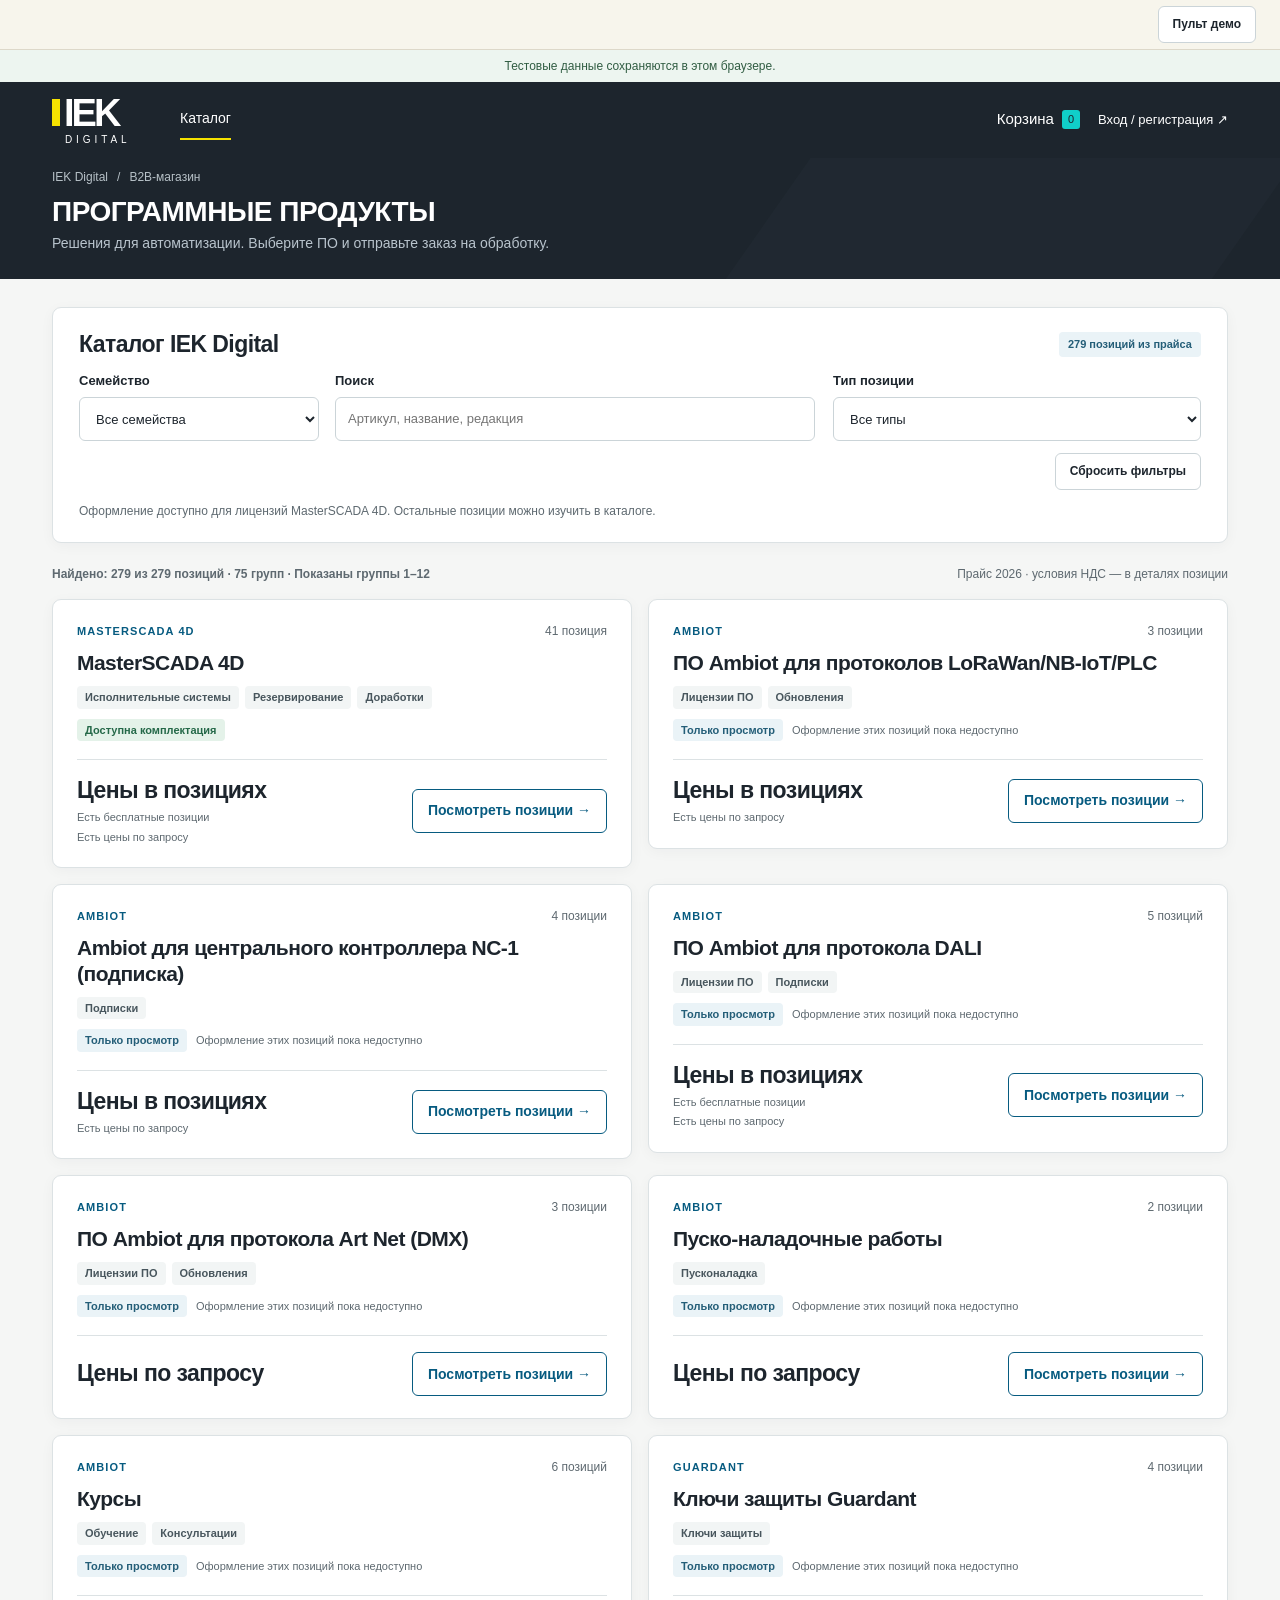
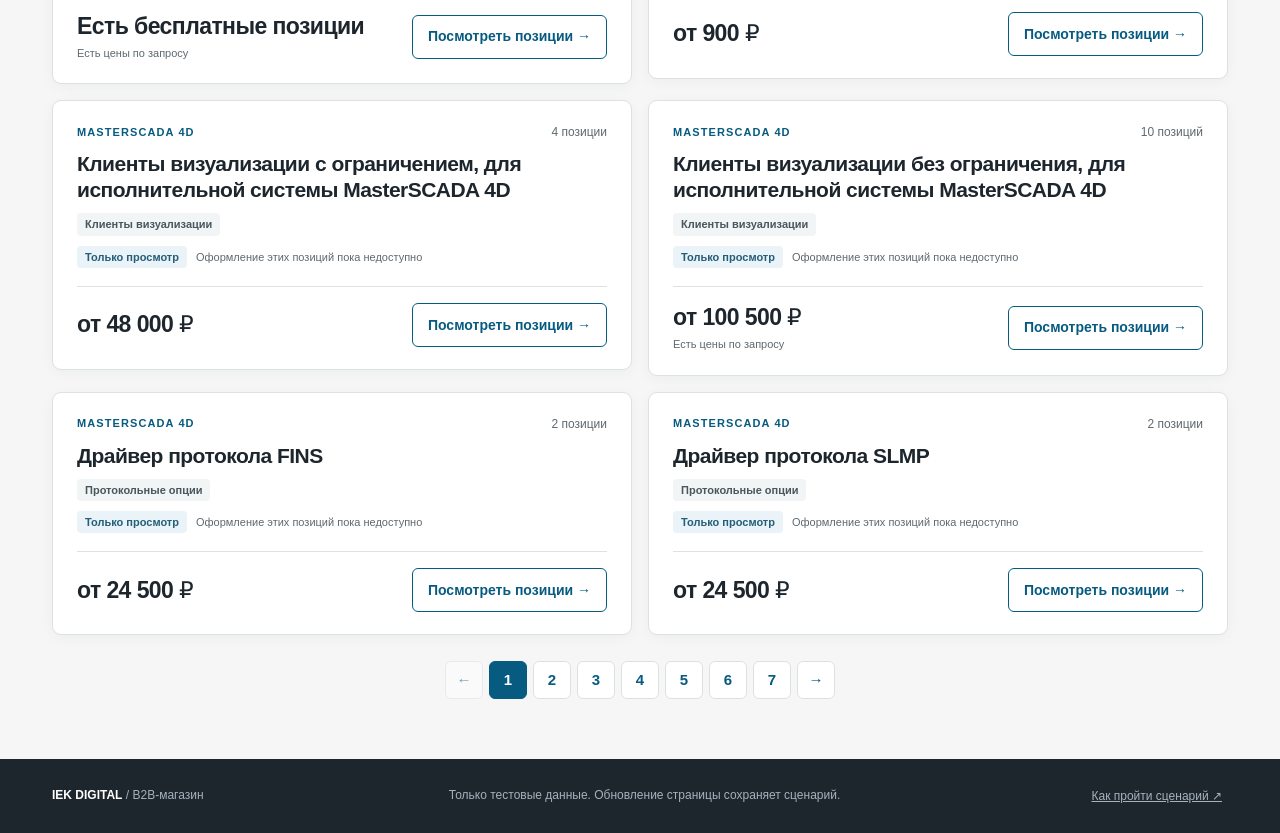
==== commit 089ec52c: "Clean public demo copy and remove hypothesis UI" ====
--- a/index.html
+++ b/index.html
@@ -3,12 +3,12 @@
 <head>
   <meta charset="UTF-8">
   <meta name="viewport" content="width=device-width, initial-scale=1">
-  <meta name="description" content="Локальный прототип B2B-магазина IEK Digital. Только тестовые данные, без интеграций.">
-  <title>IEK Digital — прототип B2B-магазина</title>
+  <meta name="description" content="Каталог, личный кабинет и оформление заказов IEK Digital.">
+  <title>IEK Digital — B2B-магазин</title>
   <link rel="icon" href="data:,">
-  <link rel="stylesheet" href="styles.css?v=order-flow-40">
-  <link rel="stylesheet" href="visual-system.css?v=order-flow-38">
-  <script type="module" src="app.mjs?v=order-flow-41"></script>
+  <link rel="stylesheet" href="styles.css?v=public-copy-1">
+  <link rel="stylesheet" href="visual-system.css?v=public-copy-1">
+  <script type="module" src="app.mjs?v=public-copy-1"></script>
 </head>
 <body>
   <a class="skip" href="#main">К основному содержимому</a>
@@ -16,6 +16,6 @@
   <dialog id="demo-panel" aria-labelledby="demo-title"></dialog>
   <dialog id="dialog" aria-labelledby="dialog-title"></dialog>
   <div id="toast" role="status" aria-live="polite"></div>
-  <noscript>Для кликабельного прототипа необходим JavaScript. Данные никуда не отправляются.</noscript>
+  <noscript>Для работы магазина включите JavaScript.</noscript>
 </body>
 </html>
--- a/styles.css
+++ b/styles.css
@@ -3,16 +3,16 @@
 .lab{background:#f1f0e8;border-bottom:1px solid #dad8c8;position:sticky;top:0;z-index:30}.lab-inner{display:flex;align-items:center;gap:16px;min-height:58px;padding:8px 24px;max-width:1500px;margin:auto}.lab-brand{font-size:12px;font-weight:800;letter-spacing:1px;white-space:nowrap}.lab-brand:before{content:'';display:inline-block;width:7px;height:7px;background:#c79924;border-radius:50%;margin-right:8px}.lab label{font-size:12px;display:flex;align-items:center;gap:10px;flex:1}.lab select{width:320px;background:#fff;border:1px solid #b9bebc;padding:7px 30px 7px 10px;border-radius:3px;font-size:13px}.lab button{background:none;color:#484c42;font-size:12px;border-bottom:1px solid #aaa;padding:5px 0}.lab .sep{height:25px;width:1px;background:#d0d0c4}
 .site-header{background:var(--dark);color:white}.header-row{display:flex;align-items:center;height:92px;gap:42px}.brand{color:white;text-decoration:none;line-height:1;display:block;min-width:86px}.brand strong{font-size:38px;font-weight:900;letter-spacing:-3px}.brand strong:before{content:'';width:8px;height:27px;background:var(--yellow);display:inline-block;margin-right:4px}.brand span{display:block;font-size:10px;letter-spacing:3.9px;margin-top:3px;padding-left:13px}.site-nav{display:flex;gap:28px;align-items:center;flex:1}.site-nav a{color:#b9c3cb;text-decoration:none;font-size:14px;padding:9px 0;border-bottom:2px solid transparent}.site-nav a.active{border-color:var(--cyan);color:white}.header-actions{display:flex;align-items:center;gap:18px}.header-actions button{background:none;color:white;font-size:13px;padding:8px 0}.cart-link{color:white;text-decoration:none;display:flex;align-items:center;gap:8px;white-space:nowrap}.count{font-size:11px;padding:1px 6px;background:var(--cyan);color:var(--ink);border-radius:3px}.avatar{width:30px;height:30px;display:inline-grid;place-items:center;background:#34424d;color:var(--cyan);border-radius:50%;font-size:10px;margin-right:6px}
 .hero{background:var(--dark);color:white;position:relative;overflow:hidden}.hero:after{content:'';position:absolute;width:38%;height:100%;right:2%;top:0;transform:skewX(-35deg);background:#273039;opacity:.65;pointer-events:none}.hero .wrap{position:relative;z-index:1;padding-top:22px;padding-bottom:32px}.breadcrumb{display:flex;gap:9px;align-items:center;color:#b7c1c7;font-size:12px;margin-bottom:22px}.breadcrumb a{color:#b7c1c7;text-decoration:none}.hero-title{display:flex;align-items:end;justify-content:space-between;gap:24px}.hero .eyebrow{color:var(--cyan);margin-bottom:12px}.hero p{color:#b9c4cd;font-size:14px;margin-top:12px;max-width:660px}.hero-number{font-size:70px;line-height:1;color:#60707e;letter-spacing:-4px;font-weight:800;opacity:.65}.journey{background:white;border-bottom:1px solid var(--line)}.steps{list-style:none;display:flex;margin:0;padding:18px 0;gap:24px}.steps li{display:flex;align-items:center;gap:9px;color:#626d76;font-size:12px}.steps i{font-style:normal;display:grid;place-items:center;border:1px solid #cfd7dd;width:24px;height:24px;border-radius:50%;font-size:11px}.steps .current{color:var(--ink);font-weight:700}.steps .current i{border-color:var(--blue);background:var(--blue);color:white}.steps .done i{background:#e4f3ec;color:var(--green);border-color:#e4f3ec}
-main{padding-top:28px!important;padding-bottom:60px!important;min-height:500px}main:focus{outline:none}.access-banner{display:flex;align-items:center;gap:18px;border:1px solid #cbdfe9;background:#edf6fa;padding:17px 22px;margin-bottom:28px;border-left:3px solid var(--blue)}.access-banner .copy{flex:1}.access-banner strong{display:block;font-size:14px}.access-banner p{font-size:13px;color:#526673;margin-top:3px}.access-banner.success{background:#eef6f1;border-color:#d5e7da;border-left-color:var(--green)}.access-banner.pending{background:#fffbeb;border-color:#eadfb5;border-left-color:#b58c22}.status{font-size:11px;font-weight:700;display:inline-block;padding:4px 9px;background:#eaf3f7;color:#245e78;white-space:nowrap}.status.green{background:#e4f2e9;color:var(--green)}.status.yellow{background:#fff3cd;color:var(--amber)}.btn{display:inline-flex;align-items:center;justify-content:center;gap:12px;padding:12px 20px;background:var(--cyan);color:#123748;border:1px solid transparent;text-decoration:none;font-weight:700;font-size:14px;min-height:44px;border-radius:2px}.btn:hover:not(:disabled){background:#8bd7f6}.btn.secondary{background:white;border-color:#c8d3da;color:var(--ink)}.btn.secondary:hover{background:#f0f5f7}.btn.dark{background:var(--ink);color:white}.btn.small{padding:8px 14px;font-size:12px;min-height:36px}.btn.full{width:100%}.link-btn{background:none;color:var(--blue);padding:0;text-decoration:underline;font-size:13px}.hyp{display:inline-flex;align-items:center;gap:4px;font-size:10px;font-weight:700;letter-spacing:.3px;background:#fff2d4;color:#72500e;padding:3px 7px;border:1px solid #e5d7af;border-radius:3px;vertical-align:middle}.note{font-size:12px;color:var(--muted);margin-top:12px}.note .hyp{margin-right:4px}.section-head{display:flex;justify-content:space-between;align-items:center;gap:18px;margin-bottom:22px}.catalog-layout{display:grid;grid-template-columns:210px 1fr;gap:32px}.side-label{font-size:11px;color:#76828c;letter-spacing:1.2px;margin:3px 0 16px}.catalog-side a{display:block;color:var(--ink);text-decoration:none;border-left:2px solid var(--cyan);background:white;padding:14px 16px;font-size:14px;font-weight:700}.catalog-side p{padding:18px 16px;color:var(--muted);font-size:12px}.catalog-side .mini-box{margin-top:24px;border-top:1px solid var(--line);padding-top:20px}.search{position:relative;display:flex;align-items:center;gap:10px;background:white;border:1px solid #d6dde2;padding:0 14px;min-width:300px}.search input{border:none;padding:11px 0;width:100%;outline-offset:1px}.cards{display:grid;grid-template-columns:1fr 1fr;gap:20px}.product-card{background:white;border:1px solid var(--line);display:flex;flex-direction:column;transition:border-color .15s}.product-card:hover{border-color:#70afca}.card-body{padding:22px;display:flex;flex-direction:column;flex:1}.card-body .description{font-size:13px;color:var(--muted);margin:10px 0 20px;min-height:40px}.card-top{display:flex;align-items:center;justify-content:space-between;margin-bottom:10px}.sku{font-family:monospace;font-size:11px;color:#77838d}.facts{display:flex;gap:8px;flex-wrap:wrap;margin-bottom:20px}.facts span{font-size:11px;background:#f1f4f6;padding:5px 8px;color:#4e5d67}.price{font-size:27px;letter-spacing:-.8px;font-weight:700;line-height:1.2}.price-caption{font-size:11px;color:var(--muted);margin:5px 0 16px}.price-hidden{font-size:17px;font-weight:600;margin-top:4px}.card-body .btn{margin-top:auto}.product-art{height:178px;background:#e9eff2;position:relative;overflow:hidden;padding:24px;display:flex;align-items:center;justify-content:center}.product-art:before{content:'';position:absolute;inset:-40px;background:repeating-linear-gradient(125deg,transparent,transparent 45px,#dae4e9 46px,#dae4e9 47px);opacity:.7}.monitor{width:205px;height:121px;background:#26333c;border:5px solid #34454f;border-radius:5px;transform:perspective(600px) rotateY(-12deg);box-shadow:14px 12px 0 #c4d6df;position:relative;padding:13px}.monitor:after{content:'';position:absolute;width:50px;height:18px;background:#34454f;bottom:-19px;left:70px;clip-path:polygon(20% 0,80% 0,100% 100%,0 100%)}.monitor-title{color:#c6e8f7;font-size:7px;letter-spacing:1.1px;margin-bottom:12px}.monitor-screen{display:flex;align-items:end;gap:7px;height:48px;border-bottom:1px solid #668392}.monitor-screen i{display:block;flex:1;background:#65c5e8;height:70%}.monitor-screen i:nth-child(2){height:45%;background:#e0d951}.monitor-screen i:nth-child(3){height:90%}.monitor-screen i:nth-child(4){height:58%}.monitor-screen i:nth-child(5){height:80%;background:#e0d951}.art-tag{position:absolute;left:15px;bottom:12px;font-size:9px;color:#59717e;letter-spacing:1.4px}.product-art.large{height:310px}.large .monitor{transform:scale(1.5) perspective(600px) rotateY(-12deg)}
+main{padding-top:28px!important;padding-bottom:60px!important;min-height:500px}main:focus{outline:none}.access-banner{display:flex;align-items:center;gap:18px;border:1px solid #cbdfe9;background:#edf6fa;padding:17px 22px;margin-bottom:28px;border-left:3px solid var(--blue)}.access-banner .copy{flex:1}.access-banner strong{display:block;font-size:14px}.access-banner p{font-size:13px;color:#526673;margin-top:3px}.access-banner.success{background:#eef6f1;border-color:#d5e7da;border-left-color:var(--green)}.access-banner.pending{background:#fffbeb;border-color:#eadfb5;border-left-color:#b58c22}.status{font-size:11px;font-weight:700;display:inline-block;padding:4px 9px;background:#eaf3f7;color:#245e78;white-space:nowrap}.status.green{background:#e4f2e9;color:var(--green)}.status.yellow{background:#fff3cd;color:var(--amber)}.btn{display:inline-flex;align-items:center;justify-content:center;gap:12px;padding:12px 20px;background:var(--cyan);color:#123748;border:1px solid transparent;text-decoration:none;font-weight:700;font-size:14px;min-height:44px;border-radius:2px}.btn:hover:not(:disabled){background:#8bd7f6}.btn.secondary{background:white;border-color:#c8d3da;color:var(--ink)}.btn.secondary:hover{background:#f0f5f7}.btn.dark{background:var(--ink);color:white}.btn.small{padding:8px 14px;font-size:12px;min-height:36px}.btn.full{width:100%}.link-btn{background:none;color:var(--blue);padding:0;text-decoration:underline;font-size:13px}.note{font-size:12px;color:var(--muted);margin-top:12px}.section-head{display:flex;justify-content:space-between;align-items:center;gap:18px;margin-bottom:22px}.catalog-layout{display:grid;grid-template-columns:210px 1fr;gap:32px}.side-label{font-size:11px;color:#76828c;letter-spacing:1.2px;margin:3px 0 16px}.catalog-side a{display:block;color:var(--ink);text-decoration:none;border-left:2px solid var(--cyan);background:white;padding:14px 16px;font-size:14px;font-weight:700}.catalog-side p{padding:18px 16px;color:var(--muted);font-size:12px}.catalog-side .mini-box{margin-top:24px;border-top:1px solid var(--line);padding-top:20px}.search{position:relative;display:flex;align-items:center;gap:10px;background:white;border:1px solid #d6dde2;padding:0 14px;min-width:300px}.search input{border:none;padding:11px 0;width:100%;outline-offset:1px}.cards{display:grid;grid-template-columns:1fr 1fr;gap:20px}.product-card{background:white;border:1px solid var(--line);display:flex;flex-direction:column;transition:border-color .15s}.product-card:hover{border-color:#70afca}.card-body{padding:22px;display:flex;flex-direction:column;flex:1}.card-body .description{font-size:13px;color:var(--muted);margin:10px 0 20px;min-height:40px}.card-top{display:flex;align-items:center;justify-content:space-between;margin-bottom:10px}.sku{font-family:monospace;font-size:11px;color:#77838d}.facts{display:flex;gap:8px;flex-wrap:wrap;margin-bottom:20px}.facts span{font-size:11px;background:#f1f4f6;padding:5px 8px;color:#4e5d67}.price{font-size:27px;letter-spacing:-.8px;font-weight:700;line-height:1.2}.price-caption{font-size:11px;color:var(--muted);margin:5px 0 16px}.price-hidden{font-size:17px;font-weight:600;margin-top:4px}.card-body .btn{margin-top:auto}.product-art{height:178px;background:#e9eff2;position:relative;overflow:hidden;padding:24px;display:flex;align-items:center;justify-content:center}.product-art:before{content:'';position:absolute;inset:-40px;background:repeating-linear-gradient(125deg,transparent,transparent 45px,#dae4e9 46px,#dae4e9 47px);opacity:.7}.monitor{width:205px;height:121px;background:#26333c;border:5px solid #34454f;border-radius:5px;transform:perspective(600px) rotateY(-12deg);box-shadow:14px 12px 0 #c4d6df;position:relative;padding:13px}.monitor:after{content:'';position:absolute;width:50px;height:18px;background:#34454f;bottom:-19px;left:70px;clip-path:polygon(20% 0,80% 0,100% 100%,0 100%)}.monitor-title{color:#c6e8f7;font-size:7px;letter-spacing:1.1px;margin-bottom:12px}.monitor-screen{display:flex;align-items:end;gap:7px;height:48px;border-bottom:1px solid #668392}.monitor-screen i{display:block;flex:1;background:#65c5e8;height:70%}.monitor-screen i:nth-child(2){height:45%;background:#e0d951}.monitor-screen i:nth-child(3){height:90%}.monitor-screen i:nth-child(4){height:58%}.monitor-screen i:nth-child(5){height:80%;background:#e0d951}.product-art.large{height:310px}.large .monitor{transform:scale(1.5) perspective(600px) rotateY(-12deg)}
 .two-col{display:grid;grid-template-columns:minmax(0,1fr) 350px;gap:28px;align-items:start}.product-layout{display:grid;grid-template-columns:1fr 1fr;gap:32px}.panel{background:white;border:1px solid var(--line);padding:28px}.panel+.panel{margin-top:20px}.panel h2,.panel h3{margin-bottom:18px}.panel p{color:var(--muted);font-size:14px}.rule{height:1px;background:var(--line);margin:22px 0}.specs{margin:24px 0 0}.specs div{display:flex;justify-content:space-between;gap:20px;padding:11px 0;border-bottom:1px solid var(--line);font-size:13px}.specs dt{color:var(--muted)}.specs dd{margin:0;text-align:right}.field{display:block;margin-bottom:18px;font-size:13px;font-weight:600}.field input,.field select,.field textarea{display:block;width:100%;border:1px solid #cbd3d9;border-radius:2px;background:white;padding:11px 12px;margin-top:7px;font-weight:400;color:var(--ink);min-height:44px}.field input:disabled{background:#f1f4f6}.field small{display:block;margin-top:5px;font-weight:400;color:var(--muted)}.field-row{display:grid;grid-template-columns:1fr 1fr;gap:18px}.quantity{display:flex;align-items:center;border:1px solid #cbd3d9;width:max-content;background:white}.quantity button{width:36px;height:38px;background:#f4f7f8;color:var(--ink);font-size:20px}.quantity input{width:48px;text-align:center;padding:8px 0;border:0;-moz-appearance:textfield}.quantity input::-webkit-inner-spin-button{display:none}.qty-price{display:flex;align-items:end;justify-content:space-between;gap:12px;margin:22px 0}.qty-price .price-caption{margin-bottom:0}.qty-label{font-size:12px;color:var(--muted);display:block;margin-bottom:7px}.choice{border:1px solid #76abc0;background:#f1f8fb;padding:15px;display:flex;gap:12px;align-items:start;font-size:13px}.choice input{accent-color:var(--blue);margin-top:3px}.choice small{display:block;color:var(--muted);margin-top:3px}.summary{position:sticky;top:85px}.summary-row{display:flex;justify-content:space-between;gap:16px;margin:13px 0;font-size:14px}.summary-total{display:flex;justify-content:space-between;align-items:center;border-top:1px solid var(--line);padding-top:20px;margin:20px 0}.summary-total strong{font-size:26px}.company-name{font-size:17px;font-weight:700;margin:0 0 5px}.company-data{font-size:13px;color:var(--muted)}.item{display:flex;gap:18px;align-items:center;border-bottom:1px solid var(--line);padding:22px 0}.item:first-child{padding-top:0}.item:last-child{border-bottom:0}.item-info{flex:1;min-width:0}.item-info h3{font-size:16px}.item-info p{font-size:12px;color:var(--muted);margin:4px 0 10px}.item-symbol{background:#eaf1f5;width:52px;height:58px;display:grid;place-items:center;font-weight:800;color:#527688;font-size:13px}.item-price{font-size:18px;white-space:nowrap;text-align:right}.item-price small{display:block;font-size:11px;color:var(--muted);margin-top:4px}.item .remove{display:block;background:none;text-decoration:underline;font-size:11px;color:#7c5750;padding:7px 0;margin-left:auto}.empty{text-align:center;padding:32px 25px;background:white;border:1px solid var(--line)}.empty h2{margin:0 0 10px}.empty p{max-width:480px;margin:0 auto 25px;color:var(--muted)}.check{display:flex;align-items:start;gap:10px;font-size:13px;margin:20px 0}.check input{accent-color:var(--blue);width:17px;height:17px;margin:2px 0 0;flex-shrink:0}.check span{flex:1}.form-error{background:#fff1ee;border-left:3px solid #a04432;padding:12px;font-size:13px;color:#8c3529;margin-bottom:16px}.form-error:empty{display:none}.success-mark{display:grid;place-items:center;width:64px;height:64px;background:#e6f4ed;color:#246848;border-radius:50%;font-size:34px;margin-bottom:24px}.success-panel{max-width:780px;margin:10px auto;padding:38px}.success-panel h2{font-size:30px}.success-panel .order-number{font-size:15px;margin:12px 0 24px;color:var(--blue);font-family:monospace}.actions{display:flex;gap:12px;flex-wrap:wrap;margin-top:25px}.timeline{padding:0;list-style:none;margin:24px 0}.timeline li{display:flex;align-items:start;gap:12px;padding:0 0 21px;color:var(--muted);font-size:13px}.timeline i{font-style:normal;width:25px;height:25px;border:1px solid #d7e1e6;display:grid;place-items:center;border-radius:50%;flex-shrink:0;font-size:11px}.timeline .complete i{background:#e7f5ed;color:var(--green);border-color:#e7f5ed}.timeline strong{display:block;color:var(--ink);font-size:14px;margin-bottom:3px}.lab-card{border:1px dashed #b9b39b;background:#f7f5ec;padding:18px;margin-top:22px}.lab-card .eyebrow{font-size:10px;margin-bottom:10px;color:#76664c}.lab-card p{font-size:12px;margin-bottom:12px}.document{display:flex;align-items:center;gap:12px;border:1px solid var(--line);padding:14px;margin-top:10px}.document-icon{background:#eaf3f7;color:var(--blue);padding:9px;font-size:10px;font-weight:800}.document div:nth-child(2){flex:1}.document strong{font-size:13px;display:block}.document small{display:block;color:var(--muted);font-size:11px}.order-row{display:flex;gap:25px;align-items:center;border-top:1px solid var(--line);padding:20px 0}.order-row .grow{flex:1}.order-row strong{display:block}.order-row p{font-size:12px}.info-grid{display:grid;grid-template-columns:1fr 1fr;gap:20px}.info-grid .metric{font-size:13px;padding:18px;background:#f5f8fa}.metric strong{display:block;margin-top:6px}.help-line{border-top:1px solid var(--line);padding-top:20px;margin-top:26px;display:flex;justify-content:space-between;font-size:12px;color:var(--muted)}footer{background:var(--dark);color:#a5b2bc;padding:27px 0;font-size:12px}footer .wrap{display:flex;justify-content:space-between;gap:24px}footer strong{color:white}footer button{background:none;color:#a5b2bc;font-size:12px;text-decoration:underline}
-dialog{width:min(640px,calc(100% - 32px));padding:0;border:0;border-radius:3px;box-shadow:0 20px 80px #0004;max-height:85vh;color:var(--ink)}dialog::backdrop{background:#111c29aa;backdrop-filter:blur(3px)}.dialog-inner{padding:32px}.dialog-head{display:flex;justify-content:space-between;align-items:start;gap:20px;margin-bottom:22px}.close{background:#edf2f5;width:32px;height:32px;font-size:22px;color:#4d5d69;flex-shrink:0}.dialog-inner p{font-size:14px;color:var(--muted);margin:12px 0}.hyp-item{padding:18px 0;border-bottom:1px solid var(--line)}.hyp-item h3{font-size:15px}.hyp-item h3 span{margin-right:8px}.hyp-item p{font-size:13px;margin-bottom:0}.source-links a{font-size:13px;display:block;margin:8px 0}#toast{position:fixed;bottom:24px;left:50%;transform:translateX(-50%);z-index:60;background:#243a45;color:white;border-left:4px solid var(--cyan);padding:14px 22px;box-shadow:0 6px 24px #0002;max-width:600px;font-size:14px}#toast:empty{display:none}.filtered-empty{padding:40px;border:1px dashed var(--line);grid-column:1/-1}.desktop-note{display:none}
+dialog{width:min(640px,calc(100% - 32px));padding:0;border:0;border-radius:3px;box-shadow:0 20px 80px #0004;max-height:85vh;color:var(--ink)}dialog::backdrop{background:#111c29aa;backdrop-filter:blur(3px)}.dialog-inner{padding:32px}.dialog-head{display:flex;justify-content:space-between;align-items:start;gap:20px;margin-bottom:22px}.close{background:#edf2f5;width:32px;height:32px;font-size:22px;color:#4d5d69;flex-shrink:0}.dialog-inner p{font-size:14px;color:var(--muted);margin:12px 0}#toast{position:fixed;bottom:24px;left:50%;transform:translateX(-50%);z-index:60;background:#243a45;color:white;border-left:4px solid var(--cyan);padding:14px 22px;box-shadow:0 6px 24px #0002;max-width:600px;font-size:14px}#toast:empty{display:none}.filtered-empty{padding:40px;border:1px dashed var(--line);grid-column:1/-1}
 #dialog:has(#identity-contact-form,#identity-code-form){width:min(480px,calc(100% - 32px))}
 .dialog-inner:has(#identity-contact-form,#identity-code-form) .field{display:grid;gap:8px;margin:20px 0 16px}
 .dialog-inner:has(#identity-contact-form,#identity-code-form) .field input{width:100%;min-height:48px;padding:10px 14px;border:1px solid var(--line);border-radius:5px}
 .identity-back{background:none;color:var(--blue);padding:12px 0;text-decoration:underline}
 .dialog-inner .identity-error{color:#a52a24;margin-top:12px}
 @media(min-width:1400px){.wrap{max-width:1320px}.cards{gap:24px}.product-art{height:210px}}
-@media(max-width:1000px){.lab-inner{flex-wrap:wrap;gap:10px}.lab label{flex:initial}.lab select{width:260px}.header-row{gap:24px}.site-nav{gap:16px}.header-actions{gap:10px}.catalog-layout{grid-template-columns:160px 1fr;gap:20px}.two-col{grid-template-columns:1fr 310px}.search{min-width:220px}.wrap{padding-left:22px;padding-right:22px}.panel{padding:22px}.desktop-note{display:block;background:#fff4d8;padding:8px 22px;font-size:12px;color:var(--amber)}}
+@media(max-width:1000px){.lab-inner{flex-wrap:wrap;gap:10px}.lab label{flex:initial}.lab select{width:260px}.header-row{gap:24px}.site-nav{gap:16px}.header-actions{gap:10px}.catalog-layout{grid-template-columns:160px 1fr;gap:20px}.two-col{grid-template-columns:1fr 310px}.search{min-width:220px}.wrap{padding-left:22px;padding-right:22px}.panel{padding:22px}}
 @media(max-width:760px){.header-row{flex-wrap:wrap;height:auto;padding-top:20px;padding-bottom:16px}.site-nav{order:3;flex-basis:100%;justify-content:space-between}.header-actions{margin-left:auto}.lab label{flex-basis:100%}.lab select{flex:1;width:auto}.lab .sep{display:none}.hero-number{display:none}h1{font-size:28px}.steps{gap:14px;overflow:auto}.steps li{white-space:nowrap}.catalog-layout,.two-col,.product-layout{grid-template-columns:1fr}.catalog-side{display:none}.cards{grid-template-columns:1fr}.section-head{align-items:start;flex-direction:column}.search{width:100%}.summary{position:static}.access-banner{flex-wrap:wrap}.field-row{grid-template-columns:1fr;gap:0}.item{flex-wrap:wrap}.hero-title{align-items:start}.order-row{flex-wrap:wrap}.info-grid{grid-template-columns:1fr}.lab-inner{padding:8px 15px}.success-panel{padding:24px}footer .wrap{flex-direction:column;gap:8px}}
 .lab-inner{flex-wrap:wrap}.lab label{flex:initial}.lab select{max-width:250px}.lab .lab-brand{margin-right:auto}
 .panel+.two-col,.panel+.access-banner{margin-top:20px}
--- a/visual-system.css
+++ b/visual-system.css
@@ -43,7 +43,7 @@
 .btn.secondary:hover:not(:disabled) { background: var(--surface-soft); border-color: #aab9bf; }
 .btn.dark { background: var(--dark); color: #fff; }
 .btn.dark:hover:not(:disabled) { background: #35424c; }
-.status, .hyp, .receiving-tag { border-radius: 4px; }
+.status, .receiving-tag { border-radius: 4px; }
 .field input, .field select, .field textarea, .search { border-radius: 6px; border-color: #cbd4d8; }
 .field input:hover, .field select:hover, .field textarea:hover { border-color: #98a9b1; }
 /* Focus remains visible for keyboard users without a detached blue ring. */
